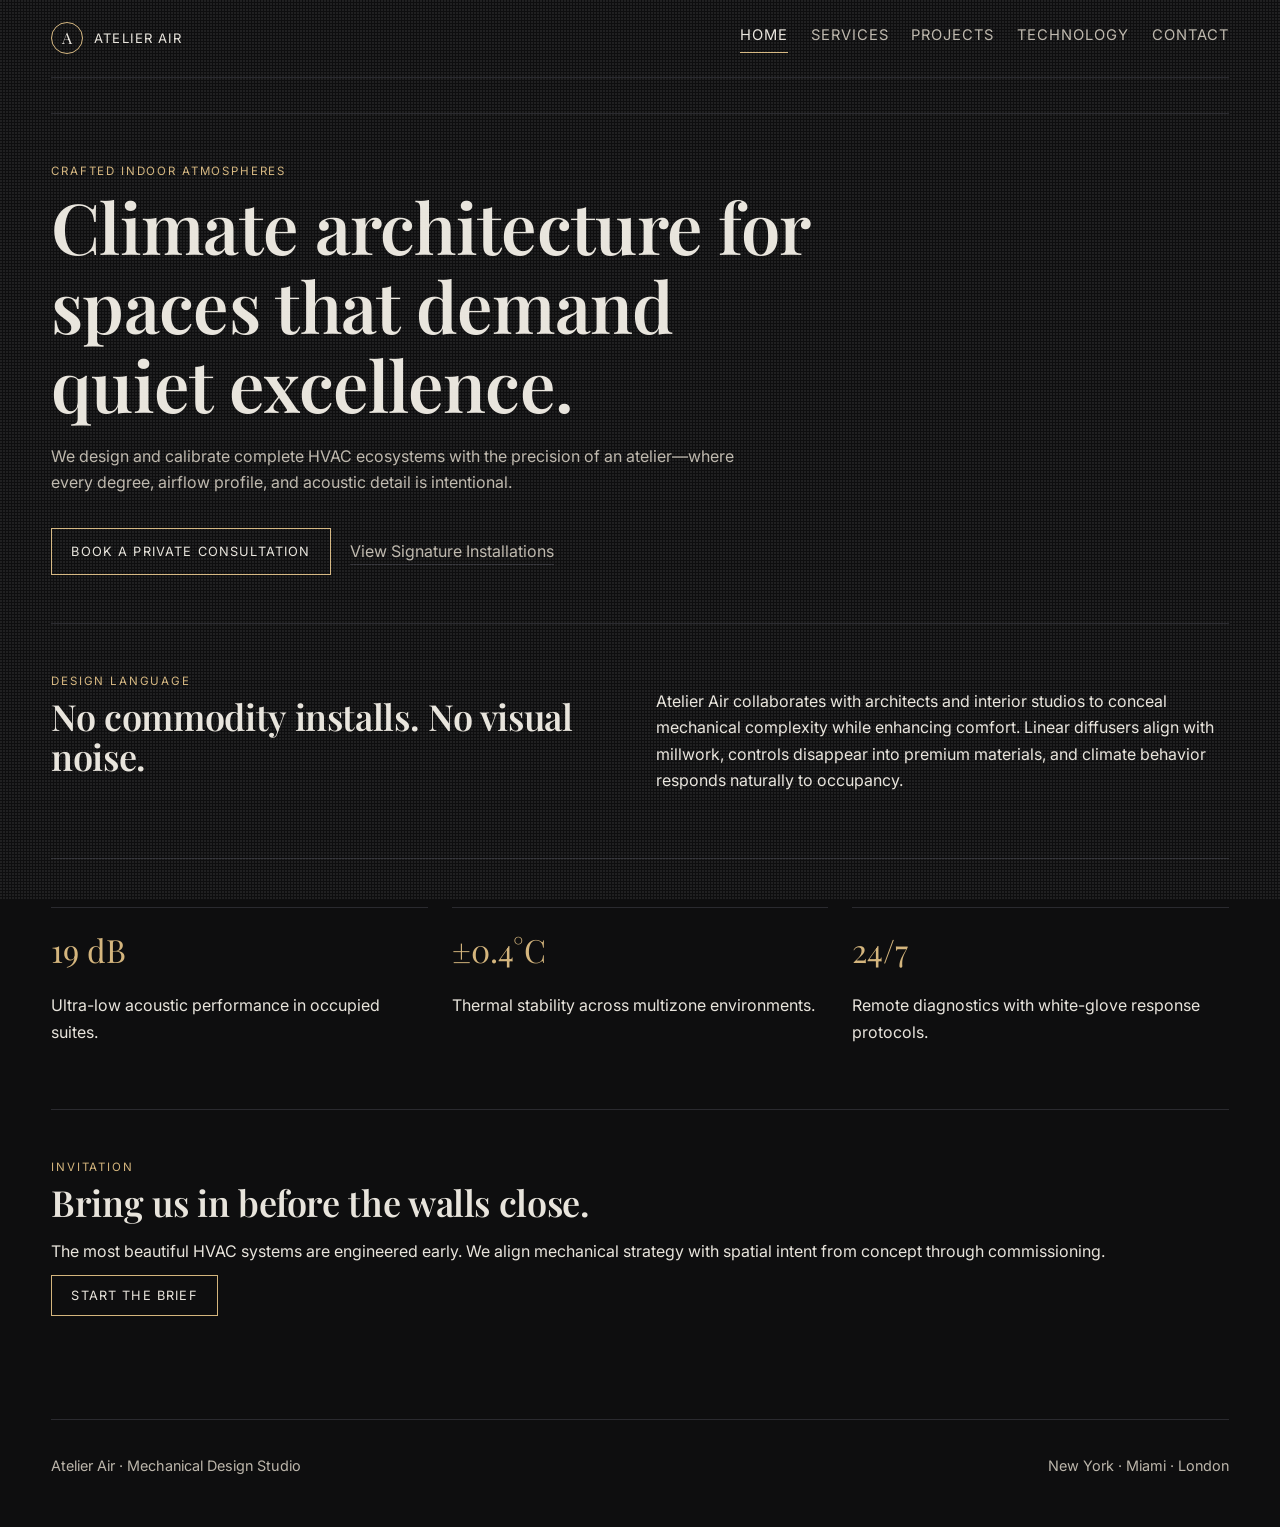
==== index.html @ 5373de6d "Create premium multi-page HVAC website" ====
<!DOCTYPE html>
<html lang="en">
  <head>
    <meta charset="UTF-8" />
    <meta name="viewport" content="width=device-width, initial-scale=1.0" />
    <title>Atelier Air | Precision Climate Atelier</title>
    <meta
      name="description"
      content="Atelier Air crafts premium HVAC environments for modern residences, hospitality spaces, and design-forward commercial projects."
    />
    <link rel="preconnect" href="https://fonts.googleapis.com" />
    <link rel="preconnect" href="https://fonts.gstatic.com" crossorigin />
    <link
      href="https://fonts.googleapis.com/css2?family=Inter:wght@300;400;500;600&family=Playfair+Display:wght@500;600;700&display=swap"
      rel="stylesheet"
    />
    <link rel="stylesheet" href="style.css" />
  </head>
  <body>
    <div class="grain" aria-hidden="true"></div>
    <header class="site-header">
      <a class="brand" href="index.html">
        <span class="brand-mark">A</span>
        <span class="brand-text">Atelier Air</span>
      </a>
      <button class="nav-toggle" aria-expanded="false" aria-label="Open navigation">Menu</button>
      <nav class="site-nav" aria-label="Primary">
        <a class="is-active" href="index.html">Home</a>
        <a href="services.html">Services</a>
        <a href="projects.html">Projects</a>
        <a href="technology.html">Technology</a>
        <a href="contact.html">Contact</a>
      </nav>
    </header>

    <main>
      <section class="hero section-frame">
        <p class="eyebrow">Crafted Indoor Atmospheres</p>
        <h1>Climate architecture for spaces that demand quiet excellence.</h1>
        <p class="lead">
          We design and calibrate complete HVAC ecosystems with the precision of an atelier—where every degree,
          airflow profile, and acoustic detail is intentional.
        </p>
        <div class="hero-actions">
          <a class="button" href="contact.html">Book a Private Consultation</a>
          <a class="text-link" href="projects.html">View Signature Installations</a>
        </div>
      </section>

      <section class="split section-frame">
        <div>
          <p class="eyebrow">Design Language</p>
          <h2>No commodity installs. No visual noise.</h2>
        </div>
        <p>
          Atelier Air collaborates with architects and interior studios to conceal mechanical complexity while enhancing
          comfort. Linear diffusers align with millwork, controls disappear into premium materials, and climate behavior
          responds naturally to occupancy.
        </p>
      </section>

      <section class="metrics section-frame">
        <article>
          <span>19 dB</span>
          <p>Ultra-low acoustic performance in occupied suites.</p>
        </article>
        <article>
          <span>±0.4°C</span>
          <p>Thermal stability across multizone environments.</p>
        </article>
        <article>
          <span>24/7</span>
          <p>Remote diagnostics with white-glove response protocols.</p>
        </article>
      </section>

      <section class="cta section-frame">
        <p class="eyebrow">Invitation</p>
        <h2>Bring us in before the walls close.</h2>
        <p>
          The most beautiful HVAC systems are engineered early. We align mechanical strategy with spatial intent from
          concept through commissioning.
        </p>
        <a class="button" href="contact.html">Start the Brief</a>
      </section>
    </main>

    <footer class="site-footer">
      <p>Atelier Air · Mechanical Design Studio</p>
      <p>New York · Miami · London</p>
    </footer>

    <script src="script.js"></script>
  </body>
</html>
---- style.css ----
:root {
  --bg: #0e0e0f;
  --panel: #151517;
  --text: #e8e4dc;
  --muted: #bcb6ab;
  --line: #2a2a2f;
  --accent: #d4b57d;
  --max: 1180px;
}

* {
  box-sizing: border-box;
}

body {
  margin: 0;
  font-family: Inter, system-ui, sans-serif;
  background: var(--bg);
  color: var(--text);
  line-height: 1.65;
  min-height: 100vh;
}

.grain {
  position: fixed;
  inset: 0;
  pointer-events: none;
  opacity: 0.08;
  background-image: radial-gradient(circle at 1px 1px, #fff 1px, transparent 0);
  background-size: 3px 3px;
}

.site-header,
main,
.site-footer {
  width: min(92vw, var(--max));
  margin-inline: auto;
}

.site-header {
  display: flex;
  align-items: center;
  justify-content: space-between;
  padding: 1.4rem 0;
  border-bottom: 1px solid var(--line);
}

.brand {
  display: inline-flex;
  align-items: center;
  gap: 0.7rem;
  text-decoration: none;
  color: var(--text);
}

.brand-mark {
  width: 2rem;
  height: 2rem;
  border: 1px solid var(--accent);
  border-radius: 999px;
  display: grid;
  place-items: center;
  font-family: "Playfair Display", serif;
}

.brand-text {
  letter-spacing: 0.08em;
  text-transform: uppercase;
  font-size: 0.82rem;
}

.nav-toggle {
  display: none;
  background: none;
  color: var(--text);
  border: 1px solid var(--line);
  padding: 0.4rem 0.7rem;
}

.site-nav {
  display: flex;
  gap: 1.4rem;
}

.site-nav a {
  color: var(--muted);
  text-decoration: none;
  font-size: 0.92rem;
  text-transform: uppercase;
  letter-spacing: 0.07em;
  padding-bottom: 0.3rem;
  border-bottom: 1px solid transparent;
}

.site-nav a:hover,
.site-nav a.is-active {
  color: var(--text);
  border-color: var(--accent);
}

main {
  padding: 2.2rem 0 4rem;
}

.section-frame {
  border-top: 1px solid var(--line);
  padding: 3rem 0;
}

.hero h1,
h1,
h2 {
  font-family: "Playfair Display", serif;
  font-weight: 600;
  letter-spacing: -0.01em;
  line-height: 1.12;
}

h1 {
  font-size: clamp(2.1rem, 7vw, 4.4rem);
  margin: 0.4rem 0 1.2rem;
  max-width: 18ch;
}

h2 {
  font-size: clamp(1.45rem, 3vw, 2.25rem);
  margin: 0.3rem 0 0.8rem;
}

.lead {
  max-width: 70ch;
  color: var(--muted);
}

.eyebrow {
  margin: 0;
  text-transform: uppercase;
  letter-spacing: 0.16em;
  font-size: 0.72rem;
  color: var(--accent);
}

.hero-actions {
  margin-top: 2rem;
  display: flex;
  align-items: center;
  gap: 1.2rem;
  flex-wrap: wrap;
}

.button {
  border: 1px solid var(--accent);
  color: var(--text);
  text-decoration: none;
  padding: 0.75rem 1.2rem;
  text-transform: uppercase;
  letter-spacing: 0.09em;
  font-size: 0.8rem;
  background: transparent;
}

.button:hover {
  background: var(--accent);
  color: #111;
}

.text-link {
  color: var(--muted);
  text-decoration: none;
  border-bottom: 1px solid var(--line);
}

.split {
  display: grid;
  grid-template-columns: 1fr 1fr;
  gap: 2rem;
  align-items: start;
}

.metrics {
  display: grid;
  grid-template-columns: repeat(3, minmax(0, 1fr));
  gap: 1.5rem;
}

.metrics article,
.project-list article,
.timeline article {
  padding-top: 1rem;
  border-top: 1px solid var(--line);
}

.metrics span {
  display: block;
  font-size: 2rem;
  font-family: "Playfair Display", serif;
  color: var(--accent);
}

.page-intro {
  padding-top: 2.2rem;
}

.timeline,
.project-list {
  display: grid;
  gap: 1.6rem;
}

.contact-layout {
  display: grid;
  grid-template-columns: 1.35fr 1fr;
  gap: 2rem;
}

.contact-form {
  display: grid;
  gap: 1rem;
}

label {
  display: grid;
  gap: 0.45rem;
  color: var(--muted);
}

input,
textarea,
select {
  background: var(--panel);
  border: 1px solid var(--line);
  color: var(--text);
  font: inherit;
  padding: 0.75rem 0.8rem;
}

input:focus,
textarea:focus,
select:focus {
  outline: none;
  border-color: var(--accent);
}

.site-footer {
  border-top: 1px solid var(--line);
  padding: 1.2rem 0 2.2rem;
  display: flex;
  justify-content: space-between;
  color: var(--muted);
  font-size: 0.9rem;
}

@media (max-width: 900px) {
  .nav-toggle {
    display: block;
  }

  .site-nav {
    position: absolute;
    right: 4vw;
    top: 4.4rem;
    background: #121214;
    border: 1px solid var(--line);
    padding: 1rem;
    flex-direction: column;
    transform: scale(0.97);
    opacity: 0;
    pointer-events: none;
    transition: opacity 180ms ease;
  }

  .site-nav.open {
    opacity: 1;
    pointer-events: auto;
  }

  .split,
  .metrics,
  .contact-layout,
  .site-footer {
    grid-template-columns: 1fr;
    display: grid;
    gap: 1rem;
  }
}
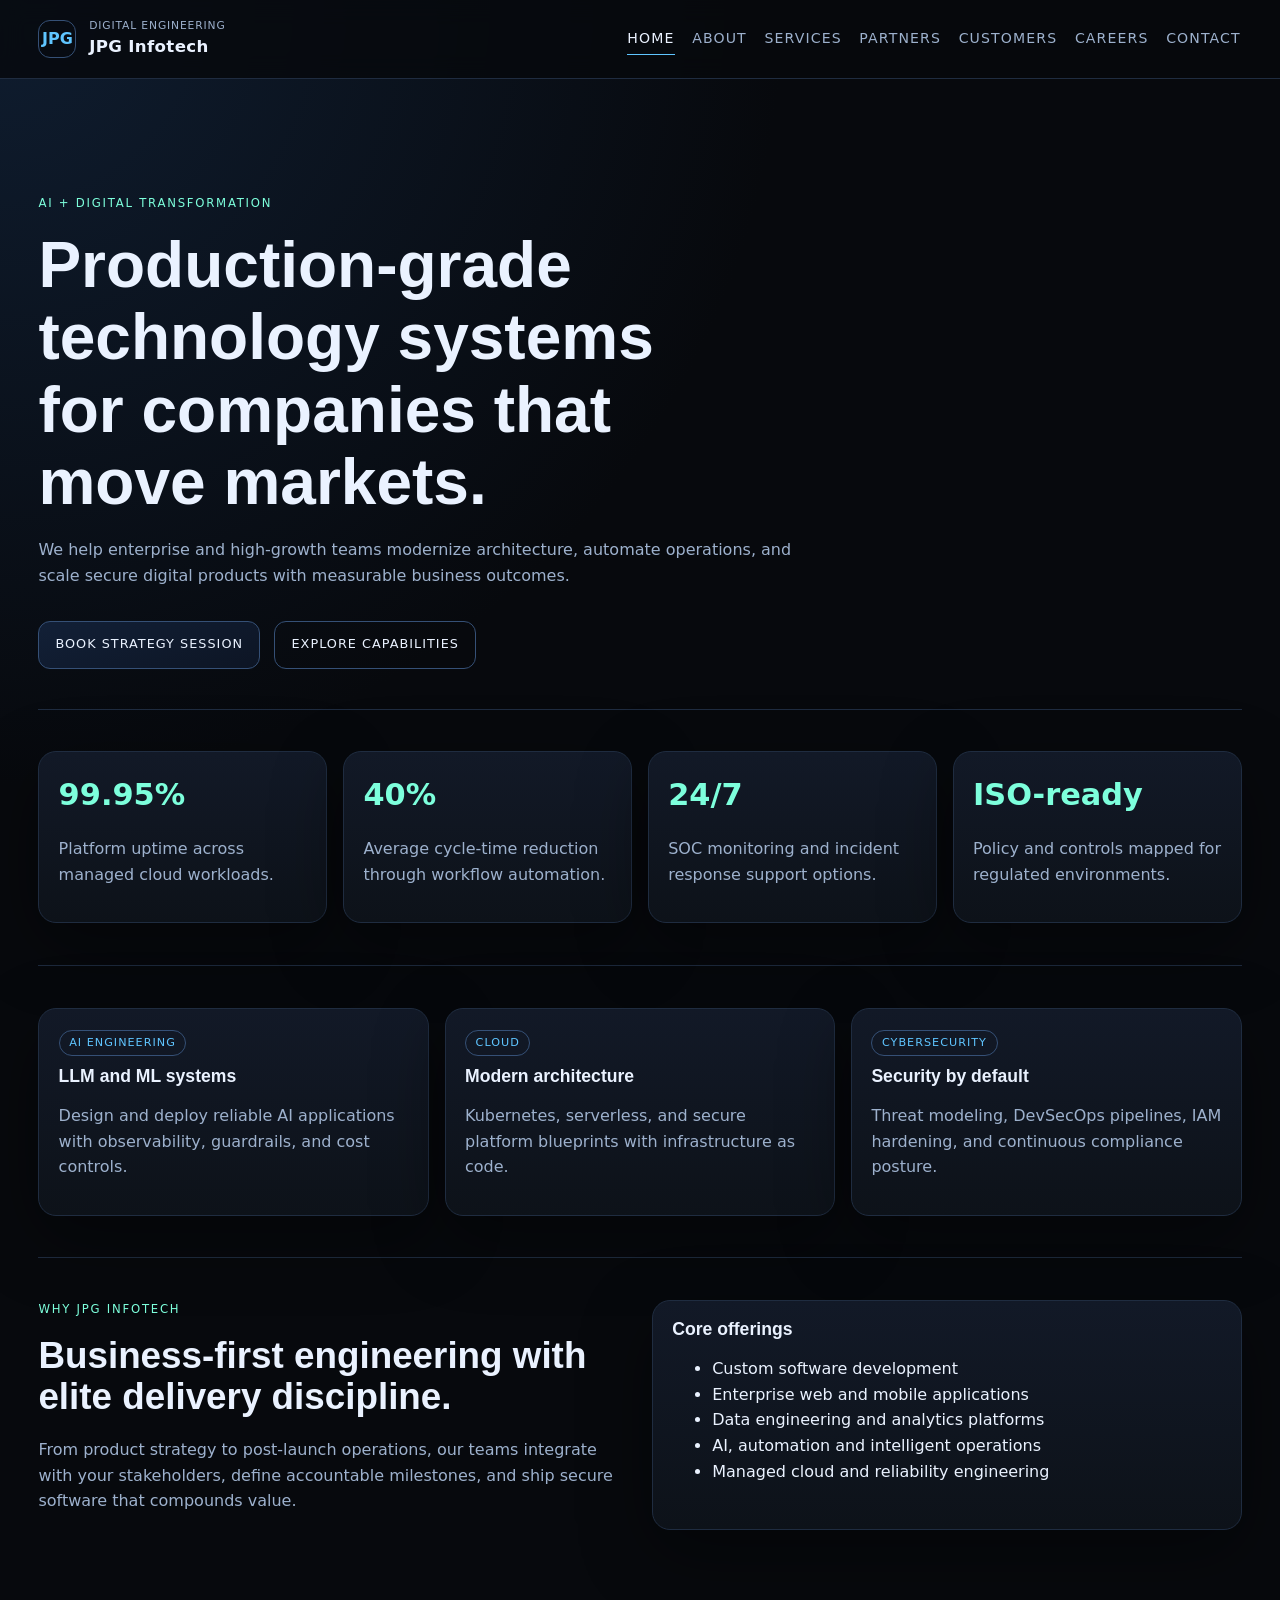
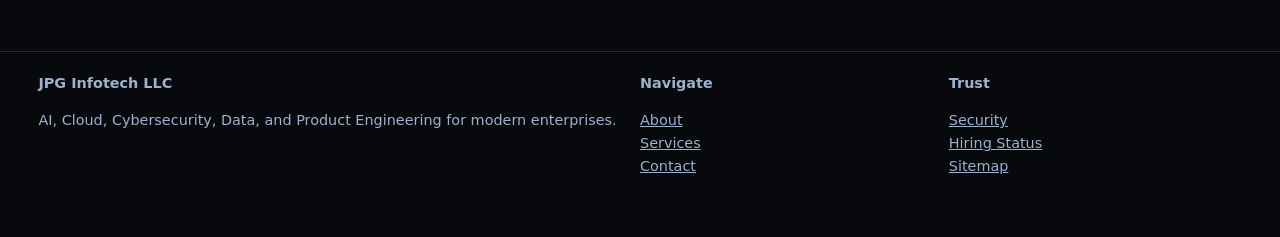
==== commit 967fbdc4: "Rebuild site for JPG Infotech with premium multi-page design and security hardening" ====
--- a/index.html
+++ b/index.html
@@ -1,95 +1,82 @@
-<!DOCTYPE html>
+<!doctype html>
 <html lang="en">
-  <head>
-    <meta charset="UTF-8" />
-    <meta name="viewport" content="width=device-width, initial-scale=1.0" />
-    <title>Atelier Air | Precision Climate Atelier</title>
-    <meta
-      name="description"
-      content="Atelier Air crafts premium HVAC environments for modern residences, hospitality spaces, and design-forward commercial projects."
-    />
-    <link rel="preconnect" href="https://fonts.googleapis.com" />
-    <link rel="preconnect" href="https://fonts.gstatic.com" crossorigin />
-    <link
-      href="https://fonts.googleapis.com/css2?family=Inter:wght@300;400;500;600&family=Playfair+Display:wght@500;600;700&display=swap"
-      rel="stylesheet"
-    />
-    <link rel="stylesheet" href="style.css" />
-  </head>
-  <body>
-    <div class="grain" aria-hidden="true"></div>
-    <header class="site-header">
-      <a class="brand" href="index.html">
-        <span class="brand-mark">A</span>
-        <span class="brand-text">Atelier Air</span>
-      </a>
-      <button class="nav-toggle" aria-expanded="false" aria-label="Open navigation">Menu</button>
-      <nav class="site-nav" aria-label="Primary">
-        <a class="is-active" href="index.html">Home</a>
-        <a href="services.html">Services</a>
-        <a href="projects.html">Projects</a>
-        <a href="technology.html">Technology</a>
-        <a href="contact.html">Contact</a>
-      </nav>
-    </header>
+<head>
+  <meta charset="UTF-8" />
+  <meta name="viewport" content="width=device-width,initial-scale=1" />
+  <title>JPG Infotech | AI, Cloud & Digital Engineering</title>
+  <meta name="description" content="JPG Infotech delivers enterprise AI, cloud modernization, cybersecurity, data engineering, and product development." />
+  <meta http-equiv="Content-Security-Policy" content="default-src 'self'; style-src 'self' https://fonts.googleapis.com; font-src 'self' https://fonts.gstatic.com; img-src 'self' data:; script-src 'self'; connect-src 'self'; object-src 'none'; base-uri 'self'; form-action 'self'; frame-ancestors 'none'; upgrade-insecure-requests" />
+  <meta http-equiv="Referrer-Policy" content="strict-origin-when-cross-origin" />
+  <meta http-equiv="X-Content-Type-Options" content="nosniff" />
+  <meta name="color-scheme" content="dark" />
+  <link rel="canonical" href="https://www.jpginfotech.com/" />
+  <link rel="manifest" href="manifest.json" />
+  <link rel="preconnect" href="https://fonts.googleapis.com" />
+  <link rel="preconnect" href="https://fonts.gstatic.com" crossorigin />
+  <link href="https://fonts.googleapis.com/css2?family=Inter:wght@400;500;600;700&family=Plus+Jakarta+Sans:wght@600;700;800&display=swap" rel="stylesheet" />
+  <link rel="stylesheet" href="style.css" />
+</head>
+<body>
+<header class="site-header">
+  <div class="shell header-inner">
+    <a class="brand" href="index.html"><span class="brand-badge">JPG</span><span class="brand-text"><small>Digital Engineering</small><strong>JPG Infotech</strong></span></a>
+    <button class="nav-toggle" aria-label="Toggle navigation" aria-expanded="false">Menu</button>
+    <nav class="site-nav" aria-label="Primary">
+      <a class="is-active" href="index.html">Home</a><a href="about.html">About</a><a href="services.html">Services</a><a href="partners.html">Partners</a><a href="customers.html">Customers</a><a href="careers.html">Careers</a><a href="contact.html">Contact</a>
+    </nav>
+  </div>
+</header>
 
-    <main>
-      <section class="hero section-frame">
-        <p class="eyebrow">Crafted Indoor Atmospheres</p>
-        <h1>Climate architecture for spaces that demand quiet excellence.</h1>
-        <p class="lead">
-          We design and calibrate complete HVAC ecosystems with the precision of an atelier—where every degree,
-          airflow profile, and acoustic detail is intentional.
-        </p>
-        <div class="hero-actions">
-          <a class="button" href="contact.html">Book a Private Consultation</a>
-          <a class="text-link" href="projects.html">View Signature Installations</a>
-        </div>
-      </section>
+<main class="shell">
+  <section class="hero">
+    <p class="eyebrow">AI + Digital Transformation</p>
+    <h1>Production-grade technology systems for companies that move markets.</h1>
+    <p class="lead">We help enterprise and high-growth teams modernize architecture, automate operations, and scale secure digital products with measurable business outcomes.</p>
+    <div class="hero-actions">
+      <a class="button" href="contact.html">Book Strategy Session</a>
+      <a class="button ghost" href="services.html">Explore Capabilities</a>
+    </div>
+  </section>
 
-      <section class="split section-frame">
-        <div>
-          <p class="eyebrow">Design Language</p>
-          <h2>No commodity installs. No visual noise.</h2>
-        </div>
-        <p>
-          Atelier Air collaborates with architects and interior studios to conceal mechanical complexity while enhancing
-          comfort. Linear diffusers align with millwork, controls disappear into premium materials, and climate behavior
-          responds naturally to occupancy.
-        </p>
-      </section>
+  <section class="section grid-4">
+    <article class="panel"><div class="stat">99.95%</div><p class="muted">Platform uptime across managed cloud workloads.</p></article>
+    <article class="panel"><div class="stat">40%</div><p class="muted">Average cycle-time reduction through workflow automation.</p></article>
+    <article class="panel"><div class="stat">24/7</div><p class="muted">SOC monitoring and incident response support options.</p></article>
+    <article class="panel"><div class="stat">ISO-ready</div><p class="muted">Policy and controls mapped for regulated environments.</p></article>
+  </section>
 
-      <section class="metrics section-frame">
-        <article>
-          <span>19 dB</span>
-          <p>Ultra-low acoustic performance in occupied suites.</p>
-        </article>
-        <article>
-          <span>±0.4°C</span>
-          <p>Thermal stability across multizone environments.</p>
-        </article>
-        <article>
-          <span>24/7</span>
-          <p>Remote diagnostics with white-glove response protocols.</p>
-        </article>
-      </section>
+  <section class="section grid-3">
+    <article class="panel"><span class="kicker">AI Engineering</span><h3>LLM and ML systems</h3><p class="muted">Design and deploy reliable AI applications with observability, guardrails, and cost controls.</p></article>
+    <article class="panel"><span class="kicker">Cloud</span><h3>Modern architecture</h3><p class="muted">Kubernetes, serverless, and secure platform blueprints with infrastructure as code.</p></article>
+    <article class="panel"><span class="kicker">Cybersecurity</span><h3>Security by default</h3><p class="muted">Threat modeling, DevSecOps pipelines, IAM hardening, and continuous compliance posture.</p></article>
+  </section>
 
-      <section class="cta section-frame">
-        <p class="eyebrow">Invitation</p>
-        <h2>Bring us in before the walls close.</h2>
-        <p>
-          The most beautiful HVAC systems are engineered early. We align mechanical strategy with spatial intent from
-          concept through commissioning.
-        </p>
-        <a class="button" href="contact.html">Start the Brief</a>
-      </section>
-    </main>
+  <section class="section grid-2">
+    <div>
+      <p class="eyebrow">Why JPG Infotech</p>
+      <h2>Business-first engineering with elite delivery discipline.</h2>
+      <p class="lead">From product strategy to post-launch operations, our teams integrate with your stakeholders, define accountable milestones, and ship secure software that compounds value.</p>
+    </div>
+    <div class="panel">
+      <h3>Core offerings</h3>
+      <ul>
+        <li>Custom software development</li>
+        <li>Enterprise web and mobile applications</li>
+        <li>Data engineering and analytics platforms</li>
+        <li>AI, automation and intelligent operations</li>
+        <li>Managed cloud and reliability engineering</li>
+      </ul>
+    </div>
+  </section>
+</main>
 
-    <footer class="site-footer">
-      <p>Atelier Air · Mechanical Design Studio</p>
-      <p>New York · Miami · London</p>
-    </footer>
-
-    <script src="script.js"></script>
-  </body>
+<footer class="site-footer">
+  <div class="shell footer-grid">
+    <div><strong>JPG Infotech LLC</strong><p>AI, Cloud, Cybersecurity, Data, and Product Engineering for modern enterprises.</p></div>
+    <div><strong>Navigate</strong><p><a href="about.html">About</a><br><a href="services.html">Services</a><br><a href="contact.html">Contact</a></p></div>
+    <div><strong>Trust</strong><p><a href="security.html">Security</a><br><a href="careers-status.html">Hiring Status</a><br><a href="sitemap.xml">Sitemap</a></p></div>
+  </div>
+</footer>
+<script src="script.js" defer></script>
+</body>
 </html>
--- a/style.css
+++ b/style.css
@@ -1,285 +1,250 @@
 :root {
-  --bg: #0e0e0f;
-  --panel: #151517;
-  --text: #e8e4dc;
-  --muted: #bcb6ab;
-  --line: #2a2a2f;
-  --accent: #d4b57d;
-  --max: 1180px;
-}
-
-* {
-  box-sizing: border-box;
-}
-
+  --bg: #07090d;
+  --surface: #0d1219;
+  --surface-2: #121927;
+  --line: #1f2c40;
+  --line-strong: #355076;
+  --text: #eaf2ff;
+  --muted: #9db1cd;
+  --brand: #5fc5ff;
+  --brand-2: #7dffdc;
+  --danger: #ff6a6a;
+  --max: 1240px;
+  --radius: 18px;
+  --shadow: 0 22px 70px rgba(0, 0, 0, 0.4);
+}
+
+* { box-sizing: border-box; }
+html { scroll-behavior: smooth; }
 body {
   margin: 0;
   font-family: Inter, system-ui, sans-serif;
-  background: var(--bg);
-  color: var(--text);
-  line-height: 1.65;
-  min-height: 100vh;
-}
-
-.grain {
-  position: fixed;
-  inset: 0;
-  pointer-events: none;
-  opacity: 0.08;
-  background-image: radial-gradient(circle at 1px 1px, #fff 1px, transparent 0);
-  background-size: 3px 3px;
-}
-
-.site-header,
-main,
-.site-footer {
-  width: min(92vw, var(--max));
-  margin-inline: auto;
+  color: var(--text);
+  background: radial-gradient(circle at 0% 0%, #0f1d30 0%, var(--bg) 35%) no-repeat var(--bg);
+  line-height: 1.6;
+}
+
+a { color: inherit; }
+
+.shell {
+  width: min(94vw, var(--max));
+  margin: 0 auto;
 }
 
 .site-header {
+  position: sticky;
+  top: 0;
+  backdrop-filter: blur(12px);
+  background: color-mix(in oklab, var(--bg) 82%, transparent);
+  z-index: 100;
+  border-bottom: 1px solid var(--line);
+}
+
+.header-inner {
+  min-height: 78px;
   display: flex;
   align-items: center;
   justify-content: space-between;
-  padding: 1.4rem 0;
-  border-bottom: 1px solid var(--line);
+  gap: 1rem;
 }
 
 .brand {
   display: inline-flex;
+  gap: .8rem;
   align-items: center;
-  gap: 0.7rem;
   text-decoration: none;
-  color: var(--text);
-}
-
-.brand-mark {
-  width: 2rem;
-  height: 2rem;
-  border: 1px solid var(--accent);
-  border-radius: 999px;
+}
+
+.brand-badge {
+  width: 38px;
+  height: 38px;
+  border-radius: 12px;
+  border: 1px solid var(--line-strong);
   display: grid;
   place-items: center;
-  font-family: "Playfair Display", serif;
-}
-
-.brand-text {
-  letter-spacing: 0.08em;
-  text-transform: uppercase;
-  font-size: 0.82rem;
+  color: var(--brand);
+  font-weight: 700;
+}
+
+.brand-text small {
+  display: block;
+  color: var(--muted);
+  letter-spacing: .08em;
+  text-transform: uppercase;
+  font-size: .67rem;
+}
+
+.brand-text strong {
+  font-size: 1.04rem;
+  letter-spacing: .02em;
 }
 
 .nav-toggle {
   display: none;
-  background: none;
-  color: var(--text);
-  border: 1px solid var(--line);
-  padding: 0.4rem 0.7rem;
+  border: 1px solid var(--line-strong);
+  background: transparent;
+  color: var(--text);
+  border-radius: 10px;
+  padding: .52rem .8rem;
 }
 
 .site-nav {
   display: flex;
-  gap: 1.4rem;
+  flex-wrap: wrap;
+  gap: 1rem;
 }
 
 .site-nav a {
-  color: var(--muted);
   text-decoration: none;
-  font-size: 0.92rem;
-  text-transform: uppercase;
-  letter-spacing: 0.07em;
-  padding-bottom: 0.3rem;
+  color: var(--muted);
+  font-size: .88rem;
+  letter-spacing: .08em;
+  text-transform: uppercase;
   border-bottom: 1px solid transparent;
-}
-
+  padding: .25rem .05rem;
+}
 .site-nav a:hover,
 .site-nav a.is-active {
   color: var(--text);
-  border-color: var(--accent);
-}
-
-main {
-  padding: 2.2rem 0 4rem;
-}
-
-.section-frame {
+  border-color: var(--brand);
+}
+
+main { padding: 3rem 0 5rem; }
+
+.hero {
+  padding: 4.2rem 0 2.5rem;
+}
+
+.eyebrow {
+  text-transform: uppercase;
+  letter-spacing: .15em;
+  font-size: .73rem;
+  color: var(--brand-2);
+  margin: 0 0 1rem;
+}
+
+h1, h2, h3 {
+  font-family: "Plus Jakarta Sans", Inter, sans-serif;
+  line-height: 1.13;
+  margin: 0;
+}
+
+h1 { font-size: clamp(2rem, 5vw, 4.1rem); max-width: 18ch; }
+h2 { font-size: clamp(1.35rem, 3.3vw, 2.3rem); margin-bottom: .7rem; }
+h3 { font-size: 1.1rem; margin-bottom: .4rem; }
+
+.lead {
+  color: var(--muted);
+  max-width: 75ch;
+  margin-top: 1.2rem;
+}
+
+.hero-actions { display: flex; gap: .9rem; flex-wrap: wrap; margin-top: 2rem; }
+
+.button {
+  display: inline-block;
+  border: 1px solid var(--line-strong);
+  color: var(--text);
+  background: linear-gradient(160deg, #122037 0%, #0d1524 100%);
+  text-decoration: none;
+  border-radius: 12px;
+  padding: .8rem 1rem;
+  font-size: .8rem;
+  letter-spacing: .08em;
+  text-transform: uppercase;
+}
+.button:hover { border-color: var(--brand); }
+.button.ghost { background: transparent; }
+
+.section {
   border-top: 1px solid var(--line);
-  padding: 3rem 0;
-}
-
-.hero h1,
-h1,
-h2 {
-  font-family: "Playfair Display", serif;
-  font-weight: 600;
-  letter-spacing: -0.01em;
-  line-height: 1.12;
-}
-
-h1 {
-  font-size: clamp(2.1rem, 7vw, 4.4rem);
-  margin: 0.4rem 0 1.2rem;
-  max-width: 18ch;
-}
-
-h2 {
-  font-size: clamp(1.45rem, 3vw, 2.25rem);
-  margin: 0.3rem 0 0.8rem;
-}
-
-.lead {
-  max-width: 70ch;
-  color: var(--muted);
-}
-
-.eyebrow {
-  margin: 0;
-  text-transform: uppercase;
-  letter-spacing: 0.16em;
-  font-size: 0.72rem;
-  color: var(--accent);
-}
-
-.hero-actions {
-  margin-top: 2rem;
-  display: flex;
-  align-items: center;
-  gap: 1.2rem;
-  flex-wrap: wrap;
-}
-
-.button {
-  border: 1px solid var(--accent);
-  color: var(--text);
-  text-decoration: none;
-  padding: 0.75rem 1.2rem;
-  text-transform: uppercase;
-  letter-spacing: 0.09em;
-  font-size: 0.8rem;
-  background: transparent;
-}
-
-.button:hover {
-  background: var(--accent);
-  color: #111;
-}
-
-.text-link {
-  color: var(--muted);
-  text-decoration: none;
-  border-bottom: 1px solid var(--line);
-}
-
-.split {
-  display: grid;
-  grid-template-columns: 1fr 1fr;
-  gap: 2rem;
-  align-items: start;
-}
-
-.metrics {
-  display: grid;
-  grid-template-columns: repeat(3, minmax(0, 1fr));
-  gap: 1.5rem;
-}
-
-.metrics article,
-.project-list article,
-.timeline article {
-  padding-top: 1rem;
-  border-top: 1px solid var(--line);
-}
-
-.metrics span {
-  display: block;
-  font-size: 2rem;
-  font-family: "Playfair Display", serif;
-  color: var(--accent);
-}
-
-.page-intro {
-  padding-top: 2.2rem;
-}
-
-.timeline,
-.project-list {
-  display: grid;
-  gap: 1.6rem;
-}
-
-.contact-layout {
-  display: grid;
-  grid-template-columns: 1.35fr 1fr;
-  gap: 2rem;
-}
-
-.contact-form {
-  display: grid;
-  gap: 1rem;
-}
-
-label {
-  display: grid;
-  gap: 0.45rem;
-  color: var(--muted);
-}
-
-input,
-textarea,
-select {
-  background: var(--panel);
+  padding: 2.6rem 0;
+}
+
+.grid-2 { display: grid; grid-template-columns: 1fr 1fr; gap: 1.5rem; }
+.grid-3 { display: grid; grid-template-columns: repeat(3, minmax(0,1fr)); gap: 1rem; }
+.grid-4 { display: grid; grid-template-columns: repeat(4, minmax(0,1fr)); gap: 1rem; }
+
+.panel {
   border: 1px solid var(--line);
-  color: var(--text);
+  background: linear-gradient(180deg, var(--surface-2), var(--surface));
+  border-radius: var(--radius);
+  padding: 1.2rem;
+  box-shadow: var(--shadow);
+}
+
+.stat { font-size: 1.9rem; color: var(--brand-2); font-weight: 700; }
+.muted { color: var(--muted); }
+
+.kicker {
+  display: inline-block;
+  border: 1px solid var(--line-strong);
+  color: var(--brand);
+  font-size: .7rem;
+  border-radius: 999px;
+  padding: .2rem .6rem;
+  margin-bottom: .7rem;
+  letter-spacing: .09em;
+  text-transform: uppercase;
+}
+
+.timeline { counter-reset: item; }
+.timeline article { position: relative; padding-left: 2.8rem; margin-bottom: 1rem; }
+.timeline article::before {
+  counter-increment: item;
+  content: counter(item, decimal-leading-zero);
+  position: absolute;
+  left: 0;
+  top: .15rem;
+  color: var(--brand);
+  font-weight: 700;
+}
+
+input, textarea, select {
+  width: 100%;
+  border-radius: 12px;
+  border: 1px solid var(--line-strong);
+  background: #0b1119;
+  color: var(--text);
+  padding: .75rem .8rem;
   font: inherit;
-  padding: 0.75rem 0.8rem;
-}
-
-input:focus,
-textarea:focus,
-select:focus {
-  outline: none;
-  border-color: var(--accent);
-}
+}
+input:focus, textarea:focus, select:focus {
+  outline: 2px solid color-mix(in srgb, var(--brand) 45%, transparent);
+  outline-offset: 1px;
+}
+label { display: grid; gap: .4rem; color: var(--muted); font-size: .95rem; }
 
 .site-footer {
   border-top: 1px solid var(--line);
-  padding: 1.2rem 0 2.2rem;
-  display: flex;
-  justify-content: space-between;
-  color: var(--muted);
-  font-size: 0.9rem;
-}
-
-@media (max-width: 900px) {
-  .nav-toggle {
-    display: block;
-  }
-
+  padding: 1.2rem 0 2.8rem;
+  color: var(--muted);
+  font-size: .9rem;
+}
+.footer-grid { display: grid; grid-template-columns: 2fr 1fr 1fr; gap: 1rem; }
+
+.notice {
+  border-left: 3px solid var(--brand);
+  padding: .9rem 1rem;
+  background: #0b141f;
+  color: var(--muted);
+}
+
+@media (max-width: 980px) {
+  .nav-toggle { display: block; }
   .site-nav {
     position: absolute;
-    right: 4vw;
-    top: 4.4rem;
-    background: #121214;
+    inset: 74px 3vw auto 3vw;
     border: 1px solid var(--line);
+    border-radius: 12px;
+    background: #0b1018;
     padding: 1rem;
-    flex-direction: column;
-    transform: scale(0.97);
+    display: grid;
     opacity: 0;
     pointer-events: none;
-    transition: opacity 180ms ease;
+    transform: translateY(-8px);
+    transition: 180ms ease;
   }
-
-  .site-nav.open {
-    opacity: 1;
-    pointer-events: auto;
-  }
-
-  .split,
-  .metrics,
-  .contact-layout,
-  .site-footer {
-    grid-template-columns: 1fr;
-    display: grid;
-    gap: 1rem;
-  }
-}
+  .site-nav.open { opacity: 1; pointer-events: auto; transform: translateY(0); }
+  .grid-2, .grid-3, .grid-4, .footer-grid { grid-template-columns: 1fr; }
+}
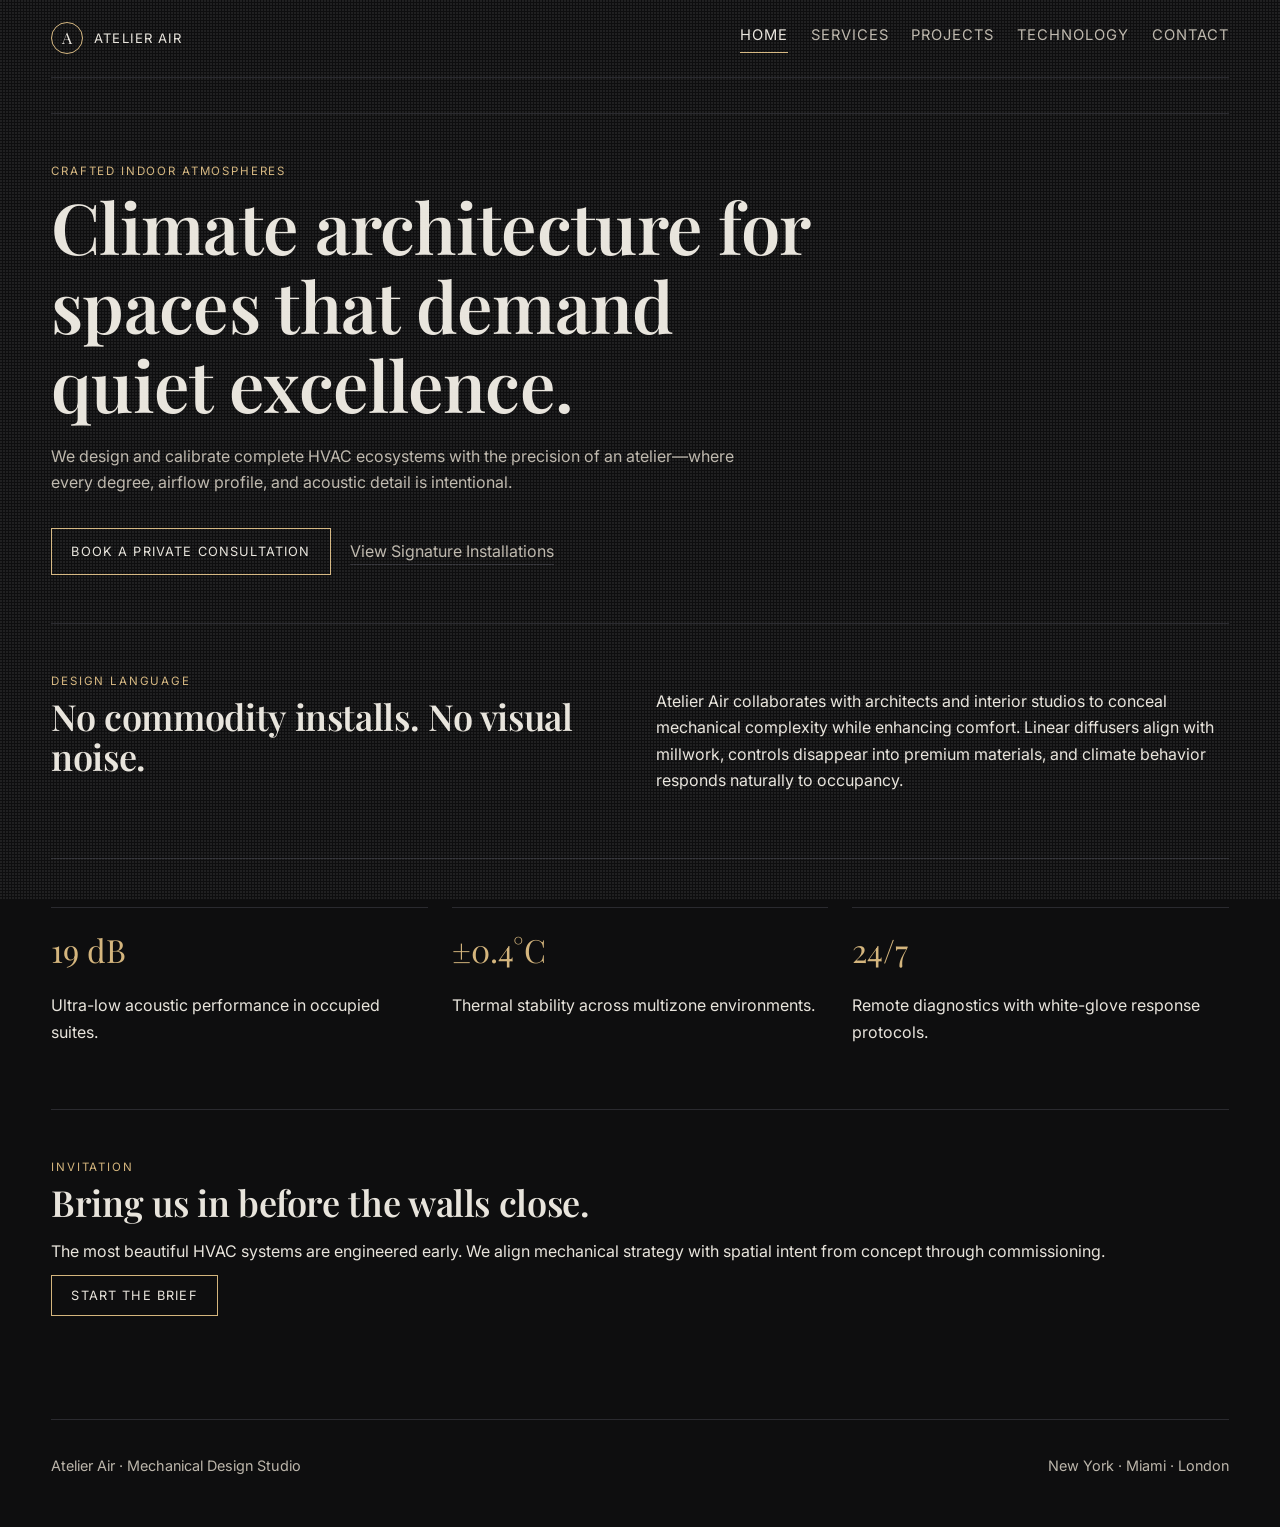
==== commit b421110b: "Merge branch 'main' into codex/create-premium-hvac-company-website-w5y2mw" ====
--- a/index.html
+++ b/index.html
@@ -1,82 +1,95 @@
-<!doctype html>
+<!DOCTYPE html>
 <html lang="en">
-<head>
-  <meta charset="UTF-8" />
-  <meta name="viewport" content="width=device-width,initial-scale=1" />
-  <title>JPG Infotech | AI, Cloud & Digital Engineering</title>
-  <meta name="description" content="JPG Infotech delivers enterprise AI, cloud modernization, cybersecurity, data engineering, and product development." />
-  <meta http-equiv="Content-Security-Policy" content="default-src 'self'; style-src 'self' https://fonts.googleapis.com; font-src 'self' https://fonts.gstatic.com; img-src 'self' data:; script-src 'self'; connect-src 'self'; object-src 'none'; base-uri 'self'; form-action 'self'; frame-ancestors 'none'; upgrade-insecure-requests" />
-  <meta http-equiv="Referrer-Policy" content="strict-origin-when-cross-origin" />
-  <meta http-equiv="X-Content-Type-Options" content="nosniff" />
-  <meta name="color-scheme" content="dark" />
-  <link rel="canonical" href="https://www.jpginfotech.com/" />
-  <link rel="manifest" href="manifest.json" />
-  <link rel="preconnect" href="https://fonts.googleapis.com" />
-  <link rel="preconnect" href="https://fonts.gstatic.com" crossorigin />
-  <link href="https://fonts.googleapis.com/css2?family=Inter:wght@400;500;600;700&family=Plus+Jakarta+Sans:wght@600;700;800&display=swap" rel="stylesheet" />
-  <link rel="stylesheet" href="style.css" />
-</head>
-<body>
-<header class="site-header">
-  <div class="shell header-inner">
-    <a class="brand" href="index.html"><span class="brand-badge">JPG</span><span class="brand-text"><small>Digital Engineering</small><strong>JPG Infotech</strong></span></a>
-    <button class="nav-toggle" aria-label="Toggle navigation" aria-expanded="false">Menu</button>
-    <nav class="site-nav" aria-label="Primary">
-      <a class="is-active" href="index.html">Home</a><a href="about.html">About</a><a href="services.html">Services</a><a href="partners.html">Partners</a><a href="customers.html">Customers</a><a href="careers.html">Careers</a><a href="contact.html">Contact</a>
-    </nav>
-  </div>
-</header>
+  <head>
+    <meta charset="UTF-8" />
+    <meta name="viewport" content="width=device-width, initial-scale=1.0" />
+    <title>Atelier Air | Precision Climate Atelier</title>
+    <meta
+      name="description"
+      content="Atelier Air crafts premium HVAC environments for modern residences, hospitality spaces, and design-forward commercial projects."
+    />
+    <link rel="preconnect" href="https://fonts.googleapis.com" />
+    <link rel="preconnect" href="https://fonts.gstatic.com" crossorigin />
+    <link
+      href="https://fonts.googleapis.com/css2?family=Inter:wght@300;400;500;600&family=Playfair+Display:wght@500;600;700&display=swap"
+      rel="stylesheet"
+    />
+    <link rel="stylesheet" href="style.css" />
+  </head>
+  <body>
+    <div class="grain" aria-hidden="true"></div>
+    <header class="site-header">
+      <a class="brand" href="index.html">
+        <span class="brand-mark">A</span>
+        <span class="brand-text">Atelier Air</span>
+      </a>
+      <button class="nav-toggle" aria-expanded="false" aria-label="Open navigation">Menu</button>
+      <nav class="site-nav" aria-label="Primary">
+        <a class="is-active" href="index.html">Home</a>
+        <a href="services.html">Services</a>
+        <a href="projects.html">Projects</a>
+        <a href="technology.html">Technology</a>
+        <a href="contact.html">Contact</a>
+      </nav>
+    </header>
 
-<main class="shell">
-  <section class="hero">
-    <p class="eyebrow">AI + Digital Transformation</p>
-    <h1>Production-grade technology systems for companies that move markets.</h1>
-    <p class="lead">We help enterprise and high-growth teams modernize architecture, automate operations, and scale secure digital products with measurable business outcomes.</p>
-    <div class="hero-actions">
-      <a class="button" href="contact.html">Book Strategy Session</a>
-      <a class="button ghost" href="services.html">Explore Capabilities</a>
-    </div>
-  </section>
+    <main>
+      <section class="hero section-frame">
+        <p class="eyebrow">Crafted Indoor Atmospheres</p>
+        <h1>Climate architecture for spaces that demand quiet excellence.</h1>
+        <p class="lead">
+          We design and calibrate complete HVAC ecosystems with the precision of an atelier—where every degree,
+          airflow profile, and acoustic detail is intentional.
+        </p>
+        <div class="hero-actions">
+          <a class="button" href="contact.html">Book a Private Consultation</a>
+          <a class="text-link" href="projects.html">View Signature Installations</a>
+        </div>
+      </section>
 
-  <section class="section grid-4">
-    <article class="panel"><div class="stat">99.95%</div><p class="muted">Platform uptime across managed cloud workloads.</p></article>
-    <article class="panel"><div class="stat">40%</div><p class="muted">Average cycle-time reduction through workflow automation.</p></article>
-    <article class="panel"><div class="stat">24/7</div><p class="muted">SOC monitoring and incident response support options.</p></article>
-    <article class="panel"><div class="stat">ISO-ready</div><p class="muted">Policy and controls mapped for regulated environments.</p></article>
-  </section>
+      <section class="split section-frame">
+        <div>
+          <p class="eyebrow">Design Language</p>
+          <h2>No commodity installs. No visual noise.</h2>
+        </div>
+        <p>
+          Atelier Air collaborates with architects and interior studios to conceal mechanical complexity while enhancing
+          comfort. Linear diffusers align with millwork, controls disappear into premium materials, and climate behavior
+          responds naturally to occupancy.
+        </p>
+      </section>
 
-  <section class="section grid-3">
-    <article class="panel"><span class="kicker">AI Engineering</span><h3>LLM and ML systems</h3><p class="muted">Design and deploy reliable AI applications with observability, guardrails, and cost controls.</p></article>
-    <article class="panel"><span class="kicker">Cloud</span><h3>Modern architecture</h3><p class="muted">Kubernetes, serverless, and secure platform blueprints with infrastructure as code.</p></article>
-    <article class="panel"><span class="kicker">Cybersecurity</span><h3>Security by default</h3><p class="muted">Threat modeling, DevSecOps pipelines, IAM hardening, and continuous compliance posture.</p></article>
-  </section>
+      <section class="metrics section-frame">
+        <article>
+          <span>19 dB</span>
+          <p>Ultra-low acoustic performance in occupied suites.</p>
+        </article>
+        <article>
+          <span>±0.4°C</span>
+          <p>Thermal stability across multizone environments.</p>
+        </article>
+        <article>
+          <span>24/7</span>
+          <p>Remote diagnostics with white-glove response protocols.</p>
+        </article>
+      </section>
 
-  <section class="section grid-2">
-    <div>
-      <p class="eyebrow">Why JPG Infotech</p>
-      <h2>Business-first engineering with elite delivery discipline.</h2>
-      <p class="lead">From product strategy to post-launch operations, our teams integrate with your stakeholders, define accountable milestones, and ship secure software that compounds value.</p>
-    </div>
-    <div class="panel">
-      <h3>Core offerings</h3>
-      <ul>
-        <li>Custom software development</li>
-        <li>Enterprise web and mobile applications</li>
-        <li>Data engineering and analytics platforms</li>
-        <li>AI, automation and intelligent operations</li>
-        <li>Managed cloud and reliability engineering</li>
-      </ul>
-    </div>
-  </section>
-</main>
+      <section class="cta section-frame">
+        <p class="eyebrow">Invitation</p>
+        <h2>Bring us in before the walls close.</h2>
+        <p>
+          The most beautiful HVAC systems are engineered early. We align mechanical strategy with spatial intent from
+          concept through commissioning.
+        </p>
+        <a class="button" href="contact.html">Start the Brief</a>
+      </section>
+    </main>
 
-<footer class="site-footer">
-  <div class="shell footer-grid">
-    <div><strong>JPG Infotech LLC</strong><p>AI, Cloud, Cybersecurity, Data, and Product Engineering for modern enterprises.</p></div>
-    <div><strong>Navigate</strong><p><a href="about.html">About</a><br><a href="services.html">Services</a><br><a href="contact.html">Contact</a></p></div>
-    <div><strong>Trust</strong><p><a href="security.html">Security</a><br><a href="careers-status.html">Hiring Status</a><br><a href="sitemap.xml">Sitemap</a></p></div>
-  </div>
-</footer>
-<script src="script.js" defer></script>
-</body>
+    <footer class="site-footer">
+      <p>Atelier Air · Mechanical Design Studio</p>
+      <p>New York · Miami · London</p>
+    </footer>
+
+    <script src="script.js"></script>
+  </body>
 </html>
--- a/style.css
+++ b/style.css
@@ -1,250 +1,285 @@
 :root {
-  --bg: #07090d;
-  --surface: #0d1219;
-  --surface-2: #121927;
-  --line: #1f2c40;
-  --line-strong: #355076;
-  --text: #eaf2ff;
-  --muted: #9db1cd;
-  --brand: #5fc5ff;
-  --brand-2: #7dffdc;
-  --danger: #ff6a6a;
-  --max: 1240px;
-  --radius: 18px;
-  --shadow: 0 22px 70px rgba(0, 0, 0, 0.4);
-}
-
-* { box-sizing: border-box; }
-html { scroll-behavior: smooth; }
+  --bg: #0e0e0f;
+  --panel: #151517;
+  --text: #e8e4dc;
+  --muted: #bcb6ab;
+  --line: #2a2a2f;
+  --accent: #d4b57d;
+  --max: 1180px;
+}
+
+* {
+  box-sizing: border-box;
+}
+
 body {
   margin: 0;
   font-family: Inter, system-ui, sans-serif;
-  color: var(--text);
-  background: radial-gradient(circle at 0% 0%, #0f1d30 0%, var(--bg) 35%) no-repeat var(--bg);
-  line-height: 1.6;
-}
-
-a { color: inherit; }
-
-.shell {
-  width: min(94vw, var(--max));
-  margin: 0 auto;
+  background: var(--bg);
+  color: var(--text);
+  line-height: 1.65;
+  min-height: 100vh;
+}
+
+.grain {
+  position: fixed;
+  inset: 0;
+  pointer-events: none;
+  opacity: 0.08;
+  background-image: radial-gradient(circle at 1px 1px, #fff 1px, transparent 0);
+  background-size: 3px 3px;
+}
+
+.site-header,
+main,
+.site-footer {
+  width: min(92vw, var(--max));
+  margin-inline: auto;
 }
 
 .site-header {
-  position: sticky;
-  top: 0;
-  backdrop-filter: blur(12px);
-  background: color-mix(in oklab, var(--bg) 82%, transparent);
-  z-index: 100;
-  border-bottom: 1px solid var(--line);
-}
-
-.header-inner {
-  min-height: 78px;
   display: flex;
   align-items: center;
   justify-content: space-between;
-  gap: 1rem;
+  padding: 1.4rem 0;
+  border-bottom: 1px solid var(--line);
 }
 
 .brand {
   display: inline-flex;
-  gap: .8rem;
   align-items: center;
-  text-decoration: none;
-}
-
-.brand-badge {
-  width: 38px;
-  height: 38px;
-  border-radius: 12px;
-  border: 1px solid var(--line-strong);
+  gap: 0.7rem;
+  text-decoration: none;
+  color: var(--text);
+}
+
+.brand-mark {
+  width: 2rem;
+  height: 2rem;
+  border: 1px solid var(--accent);
+  border-radius: 999px;
   display: grid;
   place-items: center;
-  color: var(--brand);
-  font-weight: 700;
-}
-
-.brand-text small {
-  display: block;
-  color: var(--muted);
-  letter-spacing: .08em;
-  text-transform: uppercase;
-  font-size: .67rem;
-}
-
-.brand-text strong {
-  font-size: 1.04rem;
-  letter-spacing: .02em;
+  font-family: "Playfair Display", serif;
+}
+
+.brand-text {
+  letter-spacing: 0.08em;
+  text-transform: uppercase;
+  font-size: 0.82rem;
 }
 
 .nav-toggle {
   display: none;
-  border: 1px solid var(--line-strong);
-  background: transparent;
-  color: var(--text);
-  border-radius: 10px;
-  padding: .52rem .8rem;
+  background: none;
+  color: var(--text);
+  border: 1px solid var(--line);
+  padding: 0.4rem 0.7rem;
 }
 
 .site-nav {
   display: flex;
-  flex-wrap: wrap;
-  gap: 1rem;
+  gap: 1.4rem;
 }
 
 .site-nav a {
-  text-decoration: none;
-  color: var(--muted);
-  font-size: .88rem;
-  letter-spacing: .08em;
-  text-transform: uppercase;
+  color: var(--muted);
+  text-decoration: none;
+  font-size: 0.92rem;
+  text-transform: uppercase;
+  letter-spacing: 0.07em;
+  padding-bottom: 0.3rem;
   border-bottom: 1px solid transparent;
-  padding: .25rem .05rem;
-}
+}
+
 .site-nav a:hover,
 .site-nav a.is-active {
   color: var(--text);
-  border-color: var(--brand);
-}
-
-main { padding: 3rem 0 5rem; }
-
-.hero {
-  padding: 4.2rem 0 2.5rem;
+  border-color: var(--accent);
+}
+
+main {
+  padding: 2.2rem 0 4rem;
+}
+
+.section-frame {
+  border-top: 1px solid var(--line);
+  padding: 3rem 0;
+}
+
+.hero h1,
+h1,
+h2 {
+  font-family: "Playfair Display", serif;
+  font-weight: 600;
+  letter-spacing: -0.01em;
+  line-height: 1.12;
+}
+
+h1 {
+  font-size: clamp(2.1rem, 7vw, 4.4rem);
+  margin: 0.4rem 0 1.2rem;
+  max-width: 18ch;
+}
+
+h2 {
+  font-size: clamp(1.45rem, 3vw, 2.25rem);
+  margin: 0.3rem 0 0.8rem;
+}
+
+.lead {
+  max-width: 70ch;
+  color: var(--muted);
 }
 
 .eyebrow {
-  text-transform: uppercase;
-  letter-spacing: .15em;
-  font-size: .73rem;
-  color: var(--brand-2);
-  margin: 0 0 1rem;
-}
-
-h1, h2, h3 {
-  font-family: "Plus Jakarta Sans", Inter, sans-serif;
-  line-height: 1.13;
   margin: 0;
-}
-
-h1 { font-size: clamp(2rem, 5vw, 4.1rem); max-width: 18ch; }
-h2 { font-size: clamp(1.35rem, 3.3vw, 2.3rem); margin-bottom: .7rem; }
-h3 { font-size: 1.1rem; margin-bottom: .4rem; }
-
-.lead {
-  color: var(--muted);
-  max-width: 75ch;
-  margin-top: 1.2rem;
-}
-
-.hero-actions { display: flex; gap: .9rem; flex-wrap: wrap; margin-top: 2rem; }
+  text-transform: uppercase;
+  letter-spacing: 0.16em;
+  font-size: 0.72rem;
+  color: var(--accent);
+}
+
+.hero-actions {
+  margin-top: 2rem;
+  display: flex;
+  align-items: center;
+  gap: 1.2rem;
+  flex-wrap: wrap;
+}
 
 .button {
-  display: inline-block;
-  border: 1px solid var(--line-strong);
-  color: var(--text);
-  background: linear-gradient(160deg, #122037 0%, #0d1524 100%);
-  text-decoration: none;
-  border-radius: 12px;
-  padding: .8rem 1rem;
-  font-size: .8rem;
-  letter-spacing: .08em;
-  text-transform: uppercase;
-}
-.button:hover { border-color: var(--brand); }
-.button.ghost { background: transparent; }
-
-.section {
+  border: 1px solid var(--accent);
+  color: var(--text);
+  text-decoration: none;
+  padding: 0.75rem 1.2rem;
+  text-transform: uppercase;
+  letter-spacing: 0.09em;
+  font-size: 0.8rem;
+  background: transparent;
+}
+
+.button:hover {
+  background: var(--accent);
+  color: #111;
+}
+
+.text-link {
+  color: var(--muted);
+  text-decoration: none;
+  border-bottom: 1px solid var(--line);
+}
+
+.split {
+  display: grid;
+  grid-template-columns: 1fr 1fr;
+  gap: 2rem;
+  align-items: start;
+}
+
+.metrics {
+  display: grid;
+  grid-template-columns: repeat(3, minmax(0, 1fr));
+  gap: 1.5rem;
+}
+
+.metrics article,
+.project-list article,
+.timeline article {
+  padding-top: 1rem;
   border-top: 1px solid var(--line);
-  padding: 2.6rem 0;
-}
-
-.grid-2 { display: grid; grid-template-columns: 1fr 1fr; gap: 1.5rem; }
-.grid-3 { display: grid; grid-template-columns: repeat(3, minmax(0,1fr)); gap: 1rem; }
-.grid-4 { display: grid; grid-template-columns: repeat(4, minmax(0,1fr)); gap: 1rem; }
-
-.panel {
+}
+
+.metrics span {
+  display: block;
+  font-size: 2rem;
+  font-family: "Playfair Display", serif;
+  color: var(--accent);
+}
+
+.page-intro {
+  padding-top: 2.2rem;
+}
+
+.timeline,
+.project-list {
+  display: grid;
+  gap: 1.6rem;
+}
+
+.contact-layout {
+  display: grid;
+  grid-template-columns: 1.35fr 1fr;
+  gap: 2rem;
+}
+
+.contact-form {
+  display: grid;
+  gap: 1rem;
+}
+
+label {
+  display: grid;
+  gap: 0.45rem;
+  color: var(--muted);
+}
+
+input,
+textarea,
+select {
+  background: var(--panel);
   border: 1px solid var(--line);
-  background: linear-gradient(180deg, var(--surface-2), var(--surface));
-  border-radius: var(--radius);
-  padding: 1.2rem;
-  box-shadow: var(--shadow);
-}
-
-.stat { font-size: 1.9rem; color: var(--brand-2); font-weight: 700; }
-.muted { color: var(--muted); }
-
-.kicker {
-  display: inline-block;
-  border: 1px solid var(--line-strong);
-  color: var(--brand);
-  font-size: .7rem;
-  border-radius: 999px;
-  padding: .2rem .6rem;
-  margin-bottom: .7rem;
-  letter-spacing: .09em;
-  text-transform: uppercase;
-}
-
-.timeline { counter-reset: item; }
-.timeline article { position: relative; padding-left: 2.8rem; margin-bottom: 1rem; }
-.timeline article::before {
-  counter-increment: item;
-  content: counter(item, decimal-leading-zero);
-  position: absolute;
-  left: 0;
-  top: .15rem;
-  color: var(--brand);
-  font-weight: 700;
-}
-
-input, textarea, select {
-  width: 100%;
-  border-radius: 12px;
-  border: 1px solid var(--line-strong);
-  background: #0b1119;
-  color: var(--text);
-  padding: .75rem .8rem;
+  color: var(--text);
   font: inherit;
-}
-input:focus, textarea:focus, select:focus {
-  outline: 2px solid color-mix(in srgb, var(--brand) 45%, transparent);
-  outline-offset: 1px;
-}
-label { display: grid; gap: .4rem; color: var(--muted); font-size: .95rem; }
+  padding: 0.75rem 0.8rem;
+}
+
+input:focus,
+textarea:focus,
+select:focus {
+  outline: none;
+  border-color: var(--accent);
+}
 
 .site-footer {
   border-top: 1px solid var(--line);
-  padding: 1.2rem 0 2.8rem;
-  color: var(--muted);
-  font-size: .9rem;
-}
-.footer-grid { display: grid; grid-template-columns: 2fr 1fr 1fr; gap: 1rem; }
-
-.notice {
-  border-left: 3px solid var(--brand);
-  padding: .9rem 1rem;
-  background: #0b141f;
-  color: var(--muted);
-}
-
-@media (max-width: 980px) {
-  .nav-toggle { display: block; }
+  padding: 1.2rem 0 2.2rem;
+  display: flex;
+  justify-content: space-between;
+  color: var(--muted);
+  font-size: 0.9rem;
+}
+
+@media (max-width: 900px) {
+  .nav-toggle {
+    display: block;
+  }
+
   .site-nav {
     position: absolute;
-    inset: 74px 3vw auto 3vw;
+    right: 4vw;
+    top: 4.4rem;
+    background: #121214;
     border: 1px solid var(--line);
-    border-radius: 12px;
-    background: #0b1018;
     padding: 1rem;
-    display: grid;
+    flex-direction: column;
+    transform: scale(0.97);
     opacity: 0;
     pointer-events: none;
-    transform: translateY(-8px);
-    transition: 180ms ease;
-  }
-  .site-nav.open { opacity: 1; pointer-events: auto; transform: translateY(0); }
-  .grid-2, .grid-3, .grid-4, .footer-grid { grid-template-columns: 1fr; }
-}
+    transition: opacity 180ms ease;
+  }
+
+  .site-nav.open {
+    opacity: 1;
+    pointer-events: auto;
+  }
+
+  .split,
+  .metrics,
+  .contact-layout,
+  .site-footer {
+    grid-template-columns: 1fr;
+    display: grid;
+    gap: 1rem;
+  }
+}
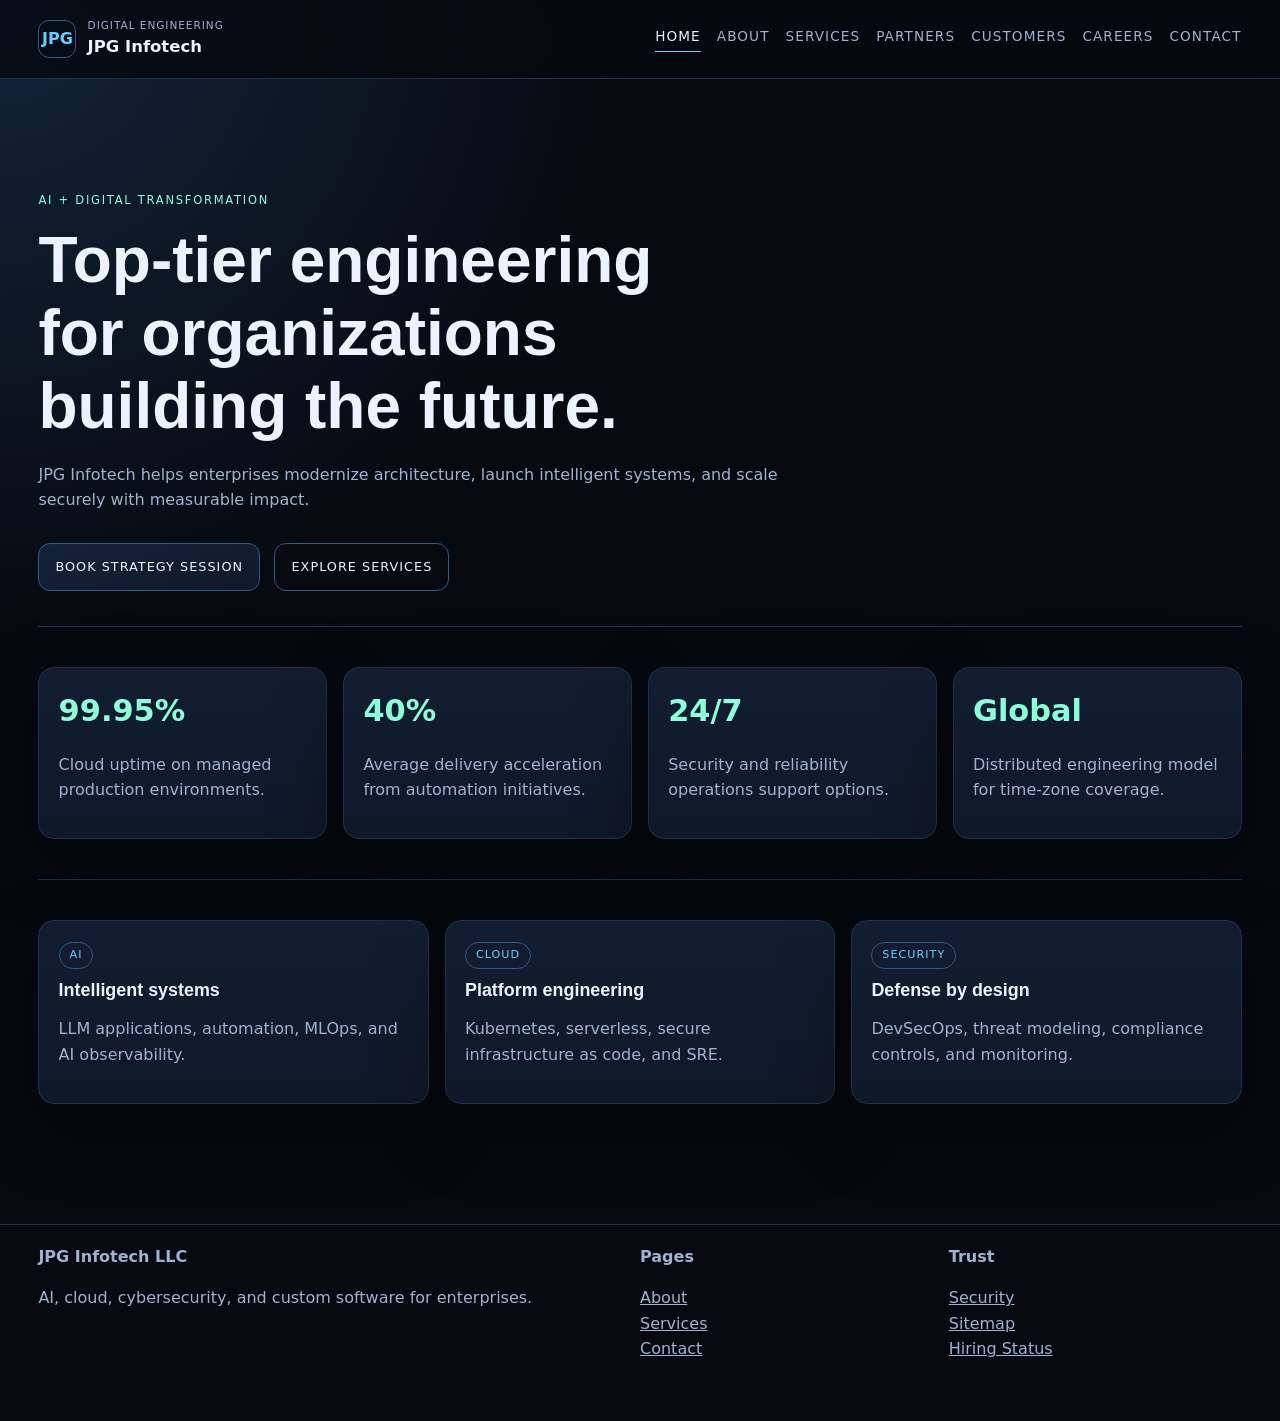
==== commit e22bbe06: "Recreate repository contents with full JPG website files" ====
--- a/index.html
+++ b/index.html
@@ -1,95 +1,51 @@
-<!DOCTYPE html>
+<!doctype html>
 <html lang="en">
-  <head>
-    <meta charset="UTF-8" />
-    <meta name="viewport" content="width=device-width, initial-scale=1.0" />
-    <title>Atelier Air | Precision Climate Atelier</title>
-    <meta
-      name="description"
-      content="Atelier Air crafts premium HVAC environments for modern residences, hospitality spaces, and design-forward commercial projects."
-    />
-    <link rel="preconnect" href="https://fonts.googleapis.com" />
-    <link rel="preconnect" href="https://fonts.gstatic.com" crossorigin />
-    <link
-      href="https://fonts.googleapis.com/css2?family=Inter:wght@300;400;500;600&family=Playfair+Display:wght@500;600;700&display=swap"
-      rel="stylesheet"
-    />
-    <link rel="stylesheet" href="style.css" />
-  </head>
-  <body>
-    <div class="grain" aria-hidden="true"></div>
-    <header class="site-header">
-      <a class="brand" href="index.html">
-        <span class="brand-mark">A</span>
-        <span class="brand-text">Atelier Air</span>
-      </a>
-      <button class="nav-toggle" aria-expanded="false" aria-label="Open navigation">Menu</button>
-      <nav class="site-nav" aria-label="Primary">
-        <a class="is-active" href="index.html">Home</a>
-        <a href="services.html">Services</a>
-        <a href="projects.html">Projects</a>
-        <a href="technology.html">Technology</a>
-        <a href="contact.html">Contact</a>
-      </nav>
-    </header>
-
-    <main>
-      <section class="hero section-frame">
-        <p class="eyebrow">Crafted Indoor Atmospheres</p>
-        <h1>Climate architecture for spaces that demand quiet excellence.</h1>
-        <p class="lead">
-          We design and calibrate complete HVAC ecosystems with the precision of an atelier—where every degree,
-          airflow profile, and acoustic detail is intentional.
-        </p>
-        <div class="hero-actions">
-          <a class="button" href="contact.html">Book a Private Consultation</a>
-          <a class="text-link" href="projects.html">View Signature Installations</a>
-        </div>
-      </section>
-
-      <section class="split section-frame">
-        <div>
-          <p class="eyebrow">Design Language</p>
-          <h2>No commodity installs. No visual noise.</h2>
-        </div>
-        <p>
-          Atelier Air collaborates with architects and interior studios to conceal mechanical complexity while enhancing
-          comfort. Linear diffusers align with millwork, controls disappear into premium materials, and climate behavior
-          responds naturally to occupancy.
-        </p>
-      </section>
-
-      <section class="metrics section-frame">
-        <article>
-          <span>19 dB</span>
-          <p>Ultra-low acoustic performance in occupied suites.</p>
-        </article>
-        <article>
-          <span>±0.4°C</span>
-          <p>Thermal stability across multizone environments.</p>
-        </article>
-        <article>
-          <span>24/7</span>
-          <p>Remote diagnostics with white-glove response protocols.</p>
-        </article>
-      </section>
-
-      <section class="cta section-frame">
-        <p class="eyebrow">Invitation</p>
-        <h2>Bring us in before the walls close.</h2>
-        <p>
-          The most beautiful HVAC systems are engineered early. We align mechanical strategy with spatial intent from
-          concept through commissioning.
-        </p>
-        <a class="button" href="contact.html">Start the Brief</a>
-      </section>
-    </main>
-
-    <footer class="site-footer">
-      <p>Atelier Air · Mechanical Design Studio</p>
-      <p>New York · Miami · London</p>
-    </footer>
-
-    <script src="script.js"></script>
-  </body>
+<head>
+  <meta charset="UTF-8" />
+  <meta name="viewport" content="width=device-width,initial-scale=1" />
+  <title>JPG Infotech | AI, Cloud & Digital Engineering</title>
+  <meta name="description" content="JPG Infotech delivers enterprise AI, cloud modernization, cybersecurity, and custom software engineering." />
+  <meta http-equiv="Content-Security-Policy" content="default-src 'self'; style-src 'self' https://fonts.googleapis.com; font-src 'self' https://fonts.gstatic.com; img-src 'self' data:; script-src 'self'; connect-src 'self'; object-src 'none'; base-uri 'self'; form-action 'self'; frame-ancestors 'none'; upgrade-insecure-requests" />
+  <meta http-equiv="Referrer-Policy" content="strict-origin-when-cross-origin" />
+  <meta http-equiv="X-Content-Type-Options" content="nosniff" />
+  <meta name="color-scheme" content="dark" />
+  <link rel="manifest" href="manifest.json" />
+  <link rel="canonical" href="https://www.jpginfotech.com/" />
+  <link rel="preconnect" href="https://fonts.googleapis.com" />
+  <link rel="preconnect" href="https://fonts.gstatic.com" crossorigin />
+  <link href="https://fonts.googleapis.com/css2?family=Inter:wght@400;500;600;700&family=Plus+Jakarta+Sans:wght@600;700;800&display=swap" rel="stylesheet" />
+  <link rel="stylesheet" href="style.css" />
+</head>
+<body>
+<header class="site-header">
+  <div class="shell header-inner">
+    <a class="brand" href="index.html"><span class="brand-badge">JPG</span><span class="brand-text"><small>Digital Engineering</small><strong>JPG Infotech</strong></span></a>
+    <button class="nav-toggle" aria-expanded="false" aria-label="Toggle navigation">Menu</button>
+    <nav class="site-nav" aria-label="Primary">
+      <a class="is-active" href="index.html">Home</a><a href="about.html">About</a><a href="services.html">Services</a><a href="partners.html">Partners</a><a href="customers.html">Customers</a><a href="careers.html">Careers</a><a href="contact.html">Contact</a>
+    </nav>
+  </div>
+</header>
+<main class="shell">
+  <section class="hero">
+    <p class="eyebrow">AI + Digital Transformation</p>
+    <h1>Top-tier engineering for organizations building the future.</h1>
+    <p class="lead">JPG Infotech helps enterprises modernize architecture, launch intelligent systems, and scale securely with measurable impact.</p>
+    <div class="hero-actions"><a class="button" href="contact.html">Book Strategy Session</a><a class="button ghost" href="services.html">Explore Services</a></div>
+  </section>
+  <section class="section grid-4">
+    <article class="panel"><div class="stat">99.95%</div><p class="muted">Cloud uptime on managed production environments.</p></article>
+    <article class="panel"><div class="stat">40%</div><p class="muted">Average delivery acceleration from automation initiatives.</p></article>
+    <article class="panel"><div class="stat">24/7</div><p class="muted">Security and reliability operations support options.</p></article>
+    <article class="panel"><div class="stat">Global</div><p class="muted">Distributed engineering model for time-zone coverage.</p></article>
+  </section>
+  <section class="section grid-3">
+    <article class="panel"><span class="kicker">AI</span><h3>Intelligent systems</h3><p class="muted">LLM applications, automation, MLOps, and AI observability.</p></article>
+    <article class="panel"><span class="kicker">Cloud</span><h3>Platform engineering</h3><p class="muted">Kubernetes, serverless, secure infrastructure as code, and SRE.</p></article>
+    <article class="panel"><span class="kicker">Security</span><h3>Defense by design</h3><p class="muted">DevSecOps, threat modeling, compliance controls, and monitoring.</p></article>
+  </section>
+</main>
+<footer class="site-footer"><div class="shell footer-grid"><div><strong>JPG Infotech LLC</strong><p>AI, cloud, cybersecurity, and custom software for enterprises.</p></div><div><strong>Pages</strong><p><a href="about.html">About</a><br><a href="services.html">Services</a><br><a href="contact.html">Contact</a></p></div><div><strong>Trust</strong><p><a href="security.html">Security</a><br><a href="sitemap.xml">Sitemap</a><br><a href="careers-status.html">Hiring Status</a></p></div></div></footer>
+<script src="script.js" defer></script>
+</body>
 </html>
--- a/style.css
+++ b/style.css
@@ -1,285 +1,339 @@
 :root {
-  --bg: #0e0e0f;
-  --panel: #151517;
-  --text: #e8e4dc;
-  --muted: #bcb6ab;
-  --line: #2a2a2f;
-  --accent: #d4b57d;
-  --max: 1180px;
+  --bg: #06090f;
+  --bg-soft: #0b1220;
+  --surface: #0f1829;
+  --line: #22314a;
+  --line-strong: #335987;
+  --text: #ecf3ff;
+  --muted: #9fb2d1;
+  --brand: #67cfff;
+  --brand-2: #8bffd9;
+  --max: 1240px;
+  --radius: 16px;
+  --shadow: 0 24px 70px rgba(0, 0, 0, 0.4);
 }
 
 * {
   box-sizing: border-box;
 }
 
+html {
+  scroll-behavior: smooth;
+}
+
 body {
   margin: 0;
+  background: radial-gradient(circle at top left, #13243a 0%, var(--bg) 34%) no-repeat var(--bg);
+  color: var(--text);
   font-family: Inter, system-ui, sans-serif;
-  background: var(--bg);
-  color: var(--text);
-  line-height: 1.65;
-  min-height: 100vh;
-}
-
-.grain {
-  position: fixed;
-  inset: 0;
-  pointer-events: none;
-  opacity: 0.08;
-  background-image: radial-gradient(circle at 1px 1px, #fff 1px, transparent 0);
-  background-size: 3px 3px;
-}
-
-.site-header,
-main,
-.site-footer {
-  width: min(92vw, var(--max));
-  margin-inline: auto;
+  line-height: 1.6;
+}
+
+a {
+  color: inherit;
+}
+
+.shell {
+  width: min(94vw, var(--max));
+  margin: 0 auto;
 }
 
 .site-header {
+  position: sticky;
+  top: 0;
+  z-index: 100;
+  backdrop-filter: blur(10px);
+  background: color-mix(in oklab, var(--bg) 82%, transparent);
+  border-bottom: 1px solid var(--line);
+}
+
+.header-inner {
+  min-height: 78px;
   display: flex;
   align-items: center;
   justify-content: space-between;
-  padding: 1.4rem 0;
-  border-bottom: 1px solid var(--line);
+  gap: 1rem;
 }
 
 .brand {
   display: inline-flex;
+  text-decoration: none;
   align-items: center;
   gap: 0.7rem;
-  text-decoration: none;
-  color: var(--text);
-}
-
-.brand-mark {
-  width: 2rem;
-  height: 2rem;
-  border: 1px solid var(--accent);
-  border-radius: 999px;
+}
+
+.brand-badge {
+  width: 38px;
+  height: 38px;
+  border-radius: 11px;
+  border: 1px solid var(--line-strong);
   display: grid;
   place-items: center;
-  font-family: "Playfair Display", serif;
-}
-
-.brand-text {
-  letter-spacing: 0.08em;
-  text-transform: uppercase;
-  font-size: 0.82rem;
+  font-weight: 700;
+  color: var(--brand);
+}
+
+.brand-text small {
+  display: block;
+  color: var(--muted);
+  text-transform: uppercase;
+  letter-spacing: 0.09em;
+  font-size: 0.66rem;
+}
+
+.brand-text strong {
+  font-size: 1.03rem;
 }
 
 .nav-toggle {
   display: none;
-  background: none;
-  color: var(--text);
-  border: 1px solid var(--line);
-  padding: 0.4rem 0.7rem;
+  border: 1px solid var(--line-strong);
+  color: var(--text);
+  background: transparent;
+  border-radius: 10px;
+  padding: 0.5rem 0.75rem;
 }
 
 .site-nav {
   display: flex;
-  gap: 1.4rem;
+  gap: 1rem;
 }
 
 .site-nav a {
-  color: var(--muted);
   text-decoration: none;
-  font-size: 0.92rem;
-  text-transform: uppercase;
-  letter-spacing: 0.07em;
-  padding-bottom: 0.3rem;
+  color: var(--muted);
+  text-transform: uppercase;
+  font-size: 0.85rem;
+  letter-spacing: 0.08em;
   border-bottom: 1px solid transparent;
+  padding-bottom: 0.2rem;
 }
 
 .site-nav a:hover,
 .site-nav a.is-active {
   color: var(--text);
-  border-color: var(--accent);
+  border-color: var(--brand);
 }
 
 main {
-  padding: 2.2rem 0 4rem;
-}
-
-.section-frame {
+  padding: 3rem 0 5rem;
+}
+
+.hero {
+  padding: 4rem 0 2.2rem;
+}
+
+.eyebrow {
+  margin: 0 0 0.9rem;
+  text-transform: uppercase;
+  letter-spacing: 0.15em;
+  font-size: 0.72rem;
+  color: var(--brand-2);
+}
+
+h1,
+h2,
+h3 {
+  margin: 0;
+  font-family: "Plus Jakarta Sans", Inter, sans-serif;
+  line-height: 1.14;
+}
+
+h1 {
+  font-size: clamp(2rem, 5vw, 4rem);
+  max-width: 18ch;
+}
+
+h2 {
+  font-size: clamp(1.35rem, 3vw, 2.2rem);
+  margin-bottom: 0.75rem;
+}
+
+h3 {
+  font-size: 1.12rem;
+  margin-bottom: 0.45rem;
+}
+
+.lead {
+  margin-top: 1.2rem;
+  max-width: 75ch;
+  color: var(--muted);
+}
+
+.hero-actions {
+  margin-top: 1.9rem;
+  display: flex;
+  flex-wrap: wrap;
+  gap: 0.9rem;
+}
+
+.button {
+  text-decoration: none;
+  display: inline-block;
+  border: 1px solid var(--line-strong);
+  background: linear-gradient(165deg, #14233a 0%, #0f1829 100%);
+  color: var(--text);
+  border-radius: 12px;
+  text-transform: uppercase;
+  letter-spacing: 0.08em;
+  font-size: 0.8rem;
+  padding: 0.78rem 1rem;
+}
+
+.button.ghost {
+  background: transparent;
+}
+
+.button:hover {
+  border-color: var(--brand);
+}
+
+.section {
   border-top: 1px solid var(--line);
-  padding: 3rem 0;
-}
-
-.hero h1,
-h1,
-h2 {
-  font-family: "Playfair Display", serif;
-  font-weight: 600;
-  letter-spacing: -0.01em;
-  line-height: 1.12;
-}
-
-h1 {
-  font-size: clamp(2.1rem, 7vw, 4.4rem);
-  margin: 0.4rem 0 1.2rem;
-  max-width: 18ch;
-}
-
-h2 {
-  font-size: clamp(1.45rem, 3vw, 2.25rem);
-  margin: 0.3rem 0 0.8rem;
-}
-
-.lead {
-  max-width: 70ch;
-  color: var(--muted);
-}
-
-.eyebrow {
-  margin: 0;
-  text-transform: uppercase;
-  letter-spacing: 0.16em;
-  font-size: 0.72rem;
-  color: var(--accent);
-}
-
-.hero-actions {
-  margin-top: 2rem;
-  display: flex;
-  align-items: center;
-  gap: 1.2rem;
-  flex-wrap: wrap;
-}
-
-.button {
-  border: 1px solid var(--accent);
-  color: var(--text);
-  text-decoration: none;
-  padding: 0.75rem 1.2rem;
-  text-transform: uppercase;
-  letter-spacing: 0.09em;
-  font-size: 0.8rem;
-  background: transparent;
-}
-
-.button:hover {
-  background: var(--accent);
-  color: #111;
-}
-
-.text-link {
-  color: var(--muted);
-  text-decoration: none;
-  border-bottom: 1px solid var(--line);
-}
-
-.split {
-  display: grid;
-  grid-template-columns: 1fr 1fr;
-  gap: 2rem;
-  align-items: start;
-}
-
-.metrics {
-  display: grid;
-  grid-template-columns: repeat(3, minmax(0, 1fr));
-  gap: 1.5rem;
-}
-
-.metrics article,
-.project-list article,
-.timeline article {
-  padding-top: 1rem;
-  border-top: 1px solid var(--line);
-}
-
-.metrics span {
-  display: block;
-  font-size: 2rem;
-  font-family: "Playfair Display", serif;
-  color: var(--accent);
-}
-
-.page-intro {
-  padding-top: 2.2rem;
-}
-
-.timeline,
-.project-list {
-  display: grid;
-  gap: 1.6rem;
-}
-
-.contact-layout {
-  display: grid;
-  grid-template-columns: 1.35fr 1fr;
-  gap: 2rem;
-}
-
-.contact-form {
+  padding: 2.5rem 0;
+}
+
+.panel {
+  border: 1px solid var(--line);
+  border-radius: var(--radius);
+  background: linear-gradient(180deg, #121d31 0%, var(--surface) 100%);
+  box-shadow: var(--shadow);
+  padding: 1.2rem;
+}
+
+.grid-2,
+.grid-3,
+.grid-4 {
   display: grid;
   gap: 1rem;
 }
 
-label {
-  display: grid;
-  gap: 0.45rem;
-  color: var(--muted);
+.grid-2 {
+  grid-template-columns: repeat(2, minmax(0, 1fr));
+}
+
+.grid-3 {
+  grid-template-columns: repeat(3, minmax(0, 1fr));
+}
+
+.grid-4 {
+  grid-template-columns: repeat(4, minmax(0, 1fr));
+}
+
+.kicker {
+  display: inline-block;
+  border: 1px solid var(--line-strong);
+  color: var(--brand);
+  border-radius: 999px;
+  font-size: 0.7rem;
+  text-transform: uppercase;
+  letter-spacing: 0.09em;
+  padding: 0.2rem 0.62rem;
+  margin-bottom: 0.7rem;
+}
+
+.stat {
+  font-size: 1.9rem;
+  font-weight: 700;
+  color: var(--brand-2);
+}
+
+.muted {
+  color: var(--muted);
+}
+
+.timeline {
+  counter-reset: steps;
+}
+
+.timeline article {
+  position: relative;
+  padding-left: 2.7rem;
+}
+
+.timeline article::before {
+  counter-increment: steps;
+  content: counter(steps, decimal-leading-zero);
+  position: absolute;
+  left: 0;
+  top: 0.1rem;
+  color: var(--brand);
+  font-weight: 700;
 }
 
 input,
 textarea,
 select {
-  background: var(--panel);
-  border: 1px solid var(--line);
-  color: var(--text);
+  width: 100%;
+  background: #0a101a;
+  border: 1px solid var(--line-strong);
+  color: var(--text);
+  border-radius: 12px;
+  padding: 0.74rem 0.78rem;
   font: inherit;
-  padding: 0.75rem 0.8rem;
 }
 
 input:focus,
 textarea:focus,
 select:focus {
-  outline: none;
-  border-color: var(--accent);
+  outline: 2px solid color-mix(in srgb, var(--brand) 44%, transparent);
+  outline-offset: 1px;
+}
+
+label {
+  display: grid;
+  gap: 0.36rem;
+  color: var(--muted);
+}
+
+.notice {
+  border-left: 3px solid var(--brand);
+  background: #0a1320;
+  padding: 0.95rem 1rem;
+  color: var(--muted);
 }
 
 .site-footer {
   border-top: 1px solid var(--line);
-  padding: 1.2rem 0 2.2rem;
-  display: flex;
-  justify-content: space-between;
-  color: var(--muted);
-  font-size: 0.9rem;
-}
-
-@media (max-width: 900px) {
+  color: var(--muted);
+  padding: 1.2rem 0 2.7rem;
+}
+
+.footer-grid {
+  display: grid;
+  grid-template-columns: 2fr 1fr 1fr;
+  gap: 1rem;
+}
+
+@media (max-width: 980px) {
   .nav-toggle {
     display: block;
   }
 
   .site-nav {
     position: absolute;
-    right: 4vw;
-    top: 4.4rem;
-    background: #121214;
+    inset: 74px 3vw auto 3vw;
+    padding: 1rem;
     border: 1px solid var(--line);
-    padding: 1rem;
-    flex-direction: column;
-    transform: scale(0.97);
+    border-radius: 12px;
+    background: #0b111a;
+    display: grid;
     opacity: 0;
     pointer-events: none;
-    transition: opacity 180ms ease;
+    transform: translateY(-8px);
+    transition: 180ms ease;
   }
 
   .site-nav.open {
     opacity: 1;
     pointer-events: auto;
+    transform: translateY(0);
   }
 
-  .split,
-  .metrics,
-  .contact-layout,
-  .site-footer {
+  .grid-2,
+  .grid-3,
+  .grid-4,
+  .footer-grid {
     grid-template-columns: 1fr;
-    display: grid;
-    gap: 1rem;
   }
 }
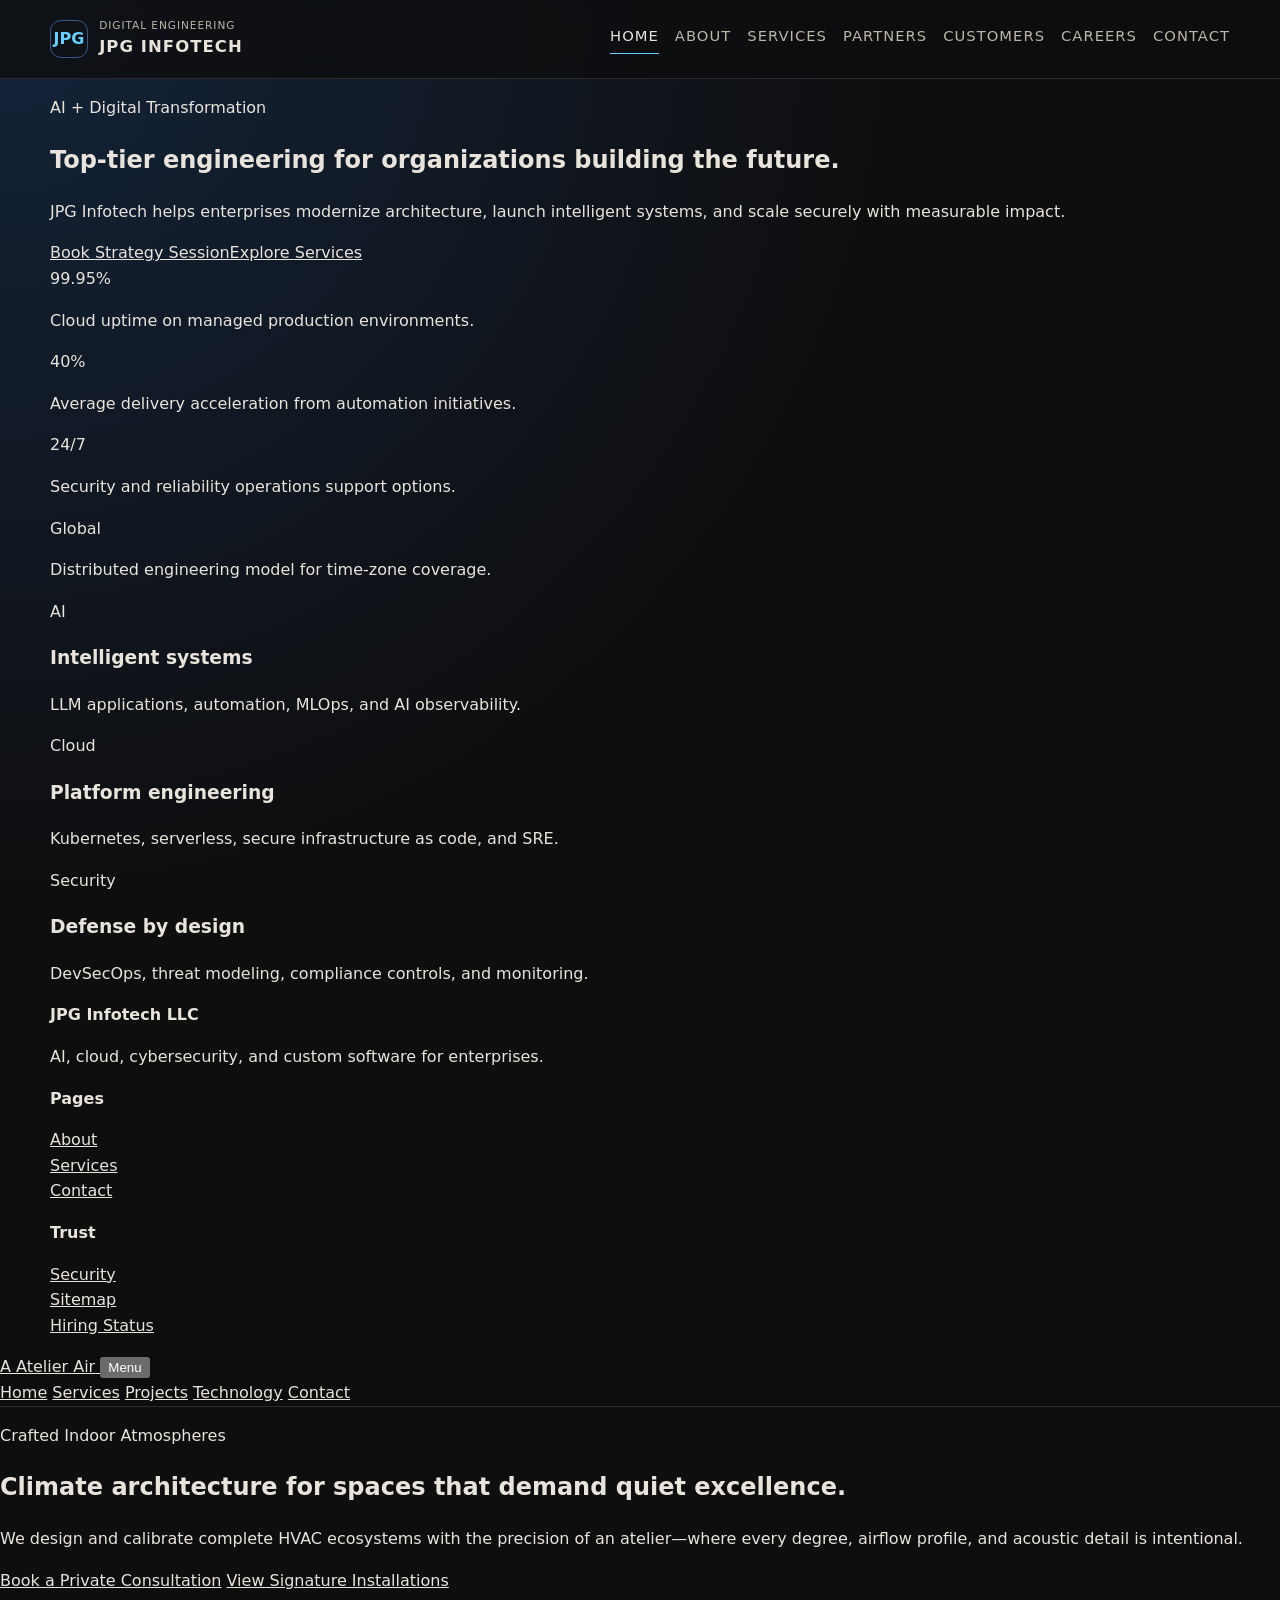
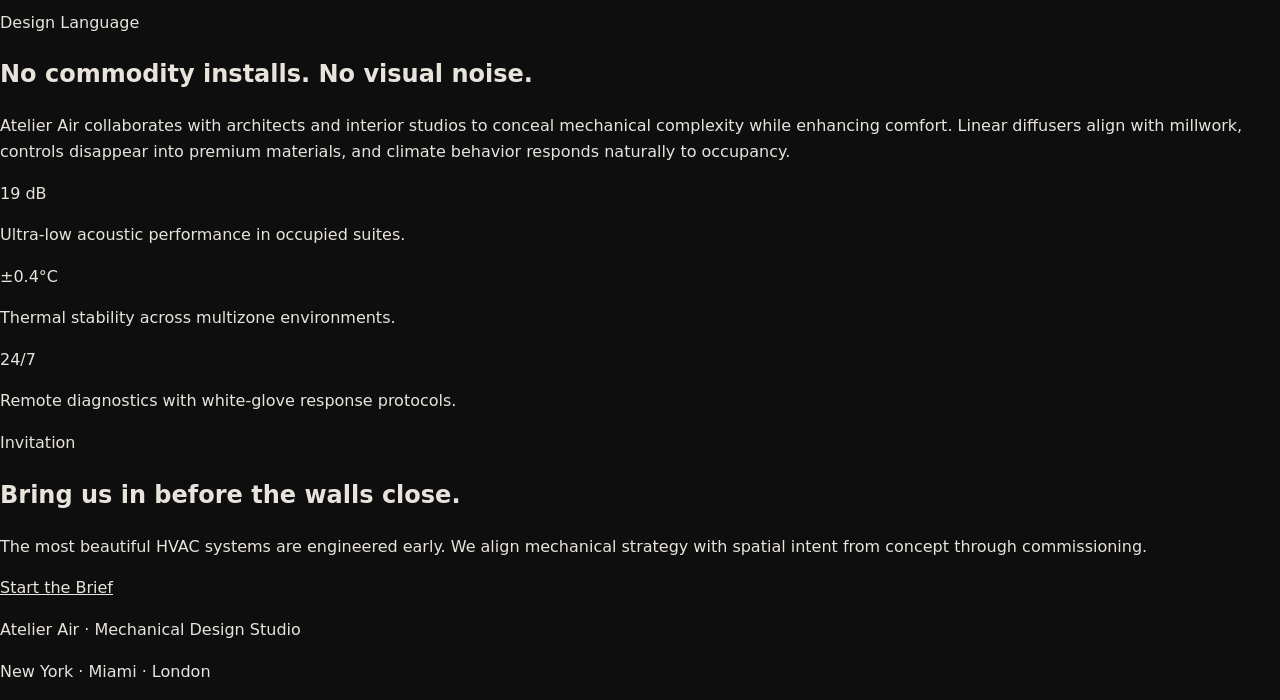
==== commit 33e59dec: "Merge branch 'main' into codex/create-premium-hvac-company-website-ln5f5q" ====
--- a/index.html
+++ b/index.html
@@ -48,4 +48,98 @@
 <footer class="site-footer"><div class="shell footer-grid"><div><strong>JPG Infotech LLC</strong><p>AI, cloud, cybersecurity, and custom software for enterprises.</p></div><div><strong>Pages</strong><p><a href="about.html">About</a><br><a href="services.html">Services</a><br><a href="contact.html">Contact</a></p></div><div><strong>Trust</strong><p><a href="security.html">Security</a><br><a href="sitemap.xml">Sitemap</a><br><a href="careers-status.html">Hiring Status</a></p></div></div></footer>
 <script src="script.js" defer></script>
 </body>
+<!DOCTYPE html>
+<html lang="en">
+  <head>
+    <meta charset="UTF-8" />
+    <meta name="viewport" content="width=device-width, initial-scale=1.0" />
+    <title>Atelier Air | Precision Climate Atelier</title>
+    <meta
+      name="description"
+      content="Atelier Air crafts premium HVAC environments for modern residences, hospitality spaces, and design-forward commercial projects."
+    />
+    <link rel="preconnect" href="https://fonts.googleapis.com" />
+    <link rel="preconnect" href="https://fonts.gstatic.com" crossorigin />
+    <link
+      href="https://fonts.googleapis.com/css2?family=Inter:wght@300;400;500;600&family=Playfair+Display:wght@500;600;700&display=swap"
+      rel="stylesheet"
+    />
+    <link rel="stylesheet" href="style.css" />
+  </head>
+  <body>
+    <div class="grain" aria-hidden="true"></div>
+    <header class="site-header">
+      <a class="brand" href="index.html">
+        <span class="brand-mark">A</span>
+        <span class="brand-text">Atelier Air</span>
+      </a>
+      <button class="nav-toggle" aria-expanded="false" aria-label="Open navigation">Menu</button>
+      <nav class="site-nav" aria-label="Primary">
+        <a class="is-active" href="index.html">Home</a>
+        <a href="services.html">Services</a>
+        <a href="projects.html">Projects</a>
+        <a href="technology.html">Technology</a>
+        <a href="contact.html">Contact</a>
+      </nav>
+    </header>
+
+    <main>
+      <section class="hero section-frame">
+        <p class="eyebrow">Crafted Indoor Atmospheres</p>
+        <h1>Climate architecture for spaces that demand quiet excellence.</h1>
+        <p class="lead">
+          We design and calibrate complete HVAC ecosystems with the precision of an atelier—where every degree,
+          airflow profile, and acoustic detail is intentional.
+        </p>
+        <div class="hero-actions">
+          <a class="button" href="contact.html">Book a Private Consultation</a>
+          <a class="text-link" href="projects.html">View Signature Installations</a>
+        </div>
+      </section>
+
+      <section class="split section-frame">
+        <div>
+          <p class="eyebrow">Design Language</p>
+          <h2>No commodity installs. No visual noise.</h2>
+        </div>
+        <p>
+          Atelier Air collaborates with architects and interior studios to conceal mechanical complexity while enhancing
+          comfort. Linear diffusers align with millwork, controls disappear into premium materials, and climate behavior
+          responds naturally to occupancy.
+        </p>
+      </section>
+
+      <section class="metrics section-frame">
+        <article>
+          <span>19 dB</span>
+          <p>Ultra-low acoustic performance in occupied suites.</p>
+        </article>
+        <article>
+          <span>±0.4°C</span>
+          <p>Thermal stability across multizone environments.</p>
+        </article>
+        <article>
+          <span>24/7</span>
+          <p>Remote diagnostics with white-glove response protocols.</p>
+        </article>
+      </section>
+
+      <section class="cta section-frame">
+        <p class="eyebrow">Invitation</p>
+        <h2>Bring us in before the walls close.</h2>
+        <p>
+          The most beautiful HVAC systems are engineered early. We align mechanical strategy with spatial intent from
+          concept through commissioning.
+        </p>
+        <a class="button" href="contact.html">Start the Brief</a>
+      </section>
+    </main>
+
+    <footer class="site-footer">
+      <p>Atelier Air · Mechanical Design Studio</p>
+      <p>New York · Miami · London</p>
+    </footer>
+
+    <script src="script.js"></script>
+  </body>
 </html>
--- a/style.css
+++ b/style.css
@@ -11,6 +11,13 @@
   --max: 1240px;
   --radius: 16px;
   --shadow: 0 24px 70px rgba(0, 0, 0, 0.4);
+  --bg: #0e0e0f;
+  --panel: #151517;
+  --text: #e8e4dc;
+  --muted: #bcb6ab;
+  --line: #2a2a2f;
+  --accent: #d4b57d;
+  --max: 1180px;
 }
 
 * {
@@ -53,6 +60,37 @@
   align-items: center;
   justify-content: space-between;
   gap: 1rem;
+body {
+  margin: 0;
+  font-family: Inter, system-ui, sans-serif;
+  background: var(--bg);
+  color: var(--text);
+  line-height: 1.65;
+  min-height: 100vh;
+}
+
+.grain {
+  position: fixed;
+  inset: 0;
+  pointer-events: none;
+  opacity: 0.08;
+  background-image: radial-gradient(circle at 1px 1px, #fff 1px, transparent 0);
+  background-size: 3px 3px;
+}
+
+.site-header,
+main,
+.site-footer {
+  width: min(92vw, var(--max));
+  margin-inline: auto;
+}
+
+.site-header {
+  display: flex;
+  align-items: center;
+  justify-content: space-between;
+  padding: 1.4rem 0;
+  border-bottom: 1px solid var(--line);
 }
 
 .brand {
@@ -83,6 +121,26 @@
 
 .brand-text strong {
   font-size: 1.03rem;
+  align-items: center;
+  gap: 0.7rem;
+  text-decoration: none;
+  color: var(--text);
+}
+
+.brand-mark {
+  width: 2rem;
+  height: 2rem;
+  border: 1px solid var(--accent);
+  border-radius: 999px;
+  display: grid;
+  place-items: center;
+  font-family: "Playfair Display", serif;
+}
+
+.brand-text {
+  letter-spacing: 0.08em;
+  text-transform: uppercase;
+  font-size: 0.82rem;
 }
 
 .nav-toggle {
@@ -92,6 +150,10 @@
   background: transparent;
   border-radius: 10px;
   padding: 0.5rem 0.75rem;
+  background: none;
+  color: var(--text);
+  border: 1px solid var(--line);
+  padding: 0.4rem 0.7rem;
 }
 
 .site-nav {
@@ -107,6 +169,17 @@
   letter-spacing: 0.08em;
   border-bottom: 1px solid transparent;
   padding-bottom: 0.2rem;
+  gap: 1.4rem;
+}
+
+.site-nav a {
+  color: var(--muted);
+  text-decoration: none;
+  font-size: 0.92rem;
+  text-transform: uppercase;
+  letter-spacing: 0.07em;
+  padding-bottom: 0.3rem;
+  border-bottom: 1px solid transparent;
 }
 
 .site-nav a:hover,
@@ -141,6 +214,30 @@
 
 h1 {
   font-size: clamp(2rem, 5vw, 4rem);
+  border-color: var(--accent);
+}
+
+main {
+  padding: 2.2rem 0 4rem;
+}
+
+.section-frame {
+  border-top: 1px solid var(--line);
+  padding: 3rem 0;
+}
+
+.hero h1,
+h1,
+h2 {
+  font-family: "Playfair Display", serif;
+  font-weight: 600;
+  letter-spacing: -0.01em;
+  line-height: 1.12;
+}
+
+h1 {
+  font-size: clamp(2.1rem, 7vw, 4.4rem);
+  margin: 0.4rem 0 1.2rem;
   max-width: 18ch;
 }
 
@@ -181,6 +278,39 @@
 }
 
 .button.ghost {
+  font-size: clamp(1.45rem, 3vw, 2.25rem);
+  margin: 0.3rem 0 0.8rem;
+}
+
+.lead {
+  max-width: 70ch;
+  color: var(--muted);
+}
+
+.eyebrow {
+  margin: 0;
+  text-transform: uppercase;
+  letter-spacing: 0.16em;
+  font-size: 0.72rem;
+  color: var(--accent);
+}
+
+.hero-actions {
+  margin-top: 2rem;
+  display: flex;
+  align-items: center;
+  gap: 1.2rem;
+  flex-wrap: wrap;
+}
+
+.button {
+  border: 1px solid var(--accent);
+  color: var(--text);
+  text-decoration: none;
+  padding: 0.75rem 1.2rem;
+  text-transform: uppercase;
+  letter-spacing: 0.09em;
+  font-size: 0.8rem;
   background: transparent;
 }
 
@@ -259,6 +389,68 @@
   top: 0.1rem;
   color: var(--brand);
   font-weight: 700;
+  background: var(--accent);
+  color: #111;
+}
+
+.text-link {
+  color: var(--muted);
+  text-decoration: none;
+  border-bottom: 1px solid var(--line);
+}
+
+.split {
+  display: grid;
+  grid-template-columns: 1fr 1fr;
+  gap: 2rem;
+  align-items: start;
+}
+
+.metrics {
+  display: grid;
+  grid-template-columns: repeat(3, minmax(0, 1fr));
+  gap: 1.5rem;
+}
+
+.metrics article,
+.project-list article,
+.timeline article {
+  padding-top: 1rem;
+  border-top: 1px solid var(--line);
+}
+
+.metrics span {
+  display: block;
+  font-size: 2rem;
+  font-family: "Playfair Display", serif;
+  color: var(--accent);
+}
+
+.page-intro {
+  padding-top: 2.2rem;
+}
+
+.timeline,
+.project-list {
+  display: grid;
+  gap: 1.6rem;
+}
+
+.contact-layout {
+  display: grid;
+  grid-template-columns: 1.35fr 1fr;
+  gap: 2rem;
+}
+
+.contact-form {
+  display: grid;
+  gap: 1rem;
+}
+
+label {
+  display: grid;
+  gap: 0.45rem;
+  color: var(--muted);
 }
 
 input,
@@ -271,6 +463,11 @@
   border-radius: 12px;
   padding: 0.74rem 0.78rem;
   font: inherit;
+  background: var(--panel);
+  border: 1px solid var(--line);
+  color: var(--text);
+  font: inherit;
+  padding: 0.75rem 0.8rem;
 }
 
 input:focus,
@@ -291,6 +488,8 @@
   background: #0a1320;
   padding: 0.95rem 1rem;
   color: var(--muted);
+  outline: none;
+  border-color: var(--accent);
 }
 
 .site-footer {
@@ -306,6 +505,14 @@
 }
 
 @media (max-width: 980px) {
+  padding: 1.2rem 0 2.2rem;
+  display: flex;
+  justify-content: space-between;
+  color: var(--muted);
+  font-size: 0.9rem;
+}
+
+@media (max-width: 900px) {
   .nav-toggle {
     display: block;
   }
@@ -322,6 +529,16 @@
     pointer-events: none;
     transform: translateY(-8px);
     transition: 180ms ease;
+    right: 4vw;
+    top: 4.4rem;
+    background: #121214;
+    border: 1px solid var(--line);
+    padding: 1rem;
+    flex-direction: column;
+    transform: scale(0.97);
+    opacity: 0;
+    pointer-events: none;
+    transition: opacity 180ms ease;
   }
 
   .site-nav.open {
@@ -336,4 +553,13 @@
   .footer-grid {
     grid-template-columns: 1fr;
   }
-}
+
+  .split,
+  .metrics,
+  .contact-layout,
+  .site-footer {
+    grid-template-columns: 1fr;
+    display: grid;
+    gap: 1rem;
+  }
+}
--- a/style.css
+++ b/style.css
@@ -11,6 +11,13 @@
   --max: 1240px;
   --radius: 16px;
   --shadow: 0 24px 70px rgba(0, 0, 0, 0.4);
+  --bg: #0e0e0f;
+  --panel: #151517;
+  --text: #e8e4dc;
+  --muted: #bcb6ab;
+  --line: #2a2a2f;
+  --accent: #d4b57d;
+  --max: 1180px;
 }
 
 * {
@@ -53,6 +60,37 @@
   align-items: center;
   justify-content: space-between;
   gap: 1rem;
+body {
+  margin: 0;
+  font-family: Inter, system-ui, sans-serif;
+  background: var(--bg);
+  color: var(--text);
+  line-height: 1.65;
+  min-height: 100vh;
+}
+
+.grain {
+  position: fixed;
+  inset: 0;
+  pointer-events: none;
+  opacity: 0.08;
+  background-image: radial-gradient(circle at 1px 1px, #fff 1px, transparent 0);
+  background-size: 3px 3px;
+}
+
+.site-header,
+main,
+.site-footer {
+  width: min(92vw, var(--max));
+  margin-inline: auto;
+}
+
+.site-header {
+  display: flex;
+  align-items: center;
+  justify-content: space-between;
+  padding: 1.4rem 0;
+  border-bottom: 1px solid var(--line);
 }
 
 .brand {
@@ -83,6 +121,26 @@
 
 .brand-text strong {
   font-size: 1.03rem;
+  align-items: center;
+  gap: 0.7rem;
+  text-decoration: none;
+  color: var(--text);
+}
+
+.brand-mark {
+  width: 2rem;
+  height: 2rem;
+  border: 1px solid var(--accent);
+  border-radius: 999px;
+  display: grid;
+  place-items: center;
+  font-family: "Playfair Display", serif;
+}
+
+.brand-text {
+  letter-spacing: 0.08em;
+  text-transform: uppercase;
+  font-size: 0.82rem;
 }
 
 .nav-toggle {
@@ -92,6 +150,10 @@
   background: transparent;
   border-radius: 10px;
   padding: 0.5rem 0.75rem;
+  background: none;
+  color: var(--text);
+  border: 1px solid var(--line);
+  padding: 0.4rem 0.7rem;
 }
 
 .site-nav {
@@ -107,6 +169,17 @@
   letter-spacing: 0.08em;
   border-bottom: 1px solid transparent;
   padding-bottom: 0.2rem;
+  gap: 1.4rem;
+}
+
+.site-nav a {
+  color: var(--muted);
+  text-decoration: none;
+  font-size: 0.92rem;
+  text-transform: uppercase;
+  letter-spacing: 0.07em;
+  padding-bottom: 0.3rem;
+  border-bottom: 1px solid transparent;
 }
 
 .site-nav a:hover,
@@ -141,6 +214,30 @@
 
 h1 {
   font-size: clamp(2rem, 5vw, 4rem);
+  border-color: var(--accent);
+}
+
+main {
+  padding: 2.2rem 0 4rem;
+}
+
+.section-frame {
+  border-top: 1px solid var(--line);
+  padding: 3rem 0;
+}
+
+.hero h1,
+h1,
+h2 {
+  font-family: "Playfair Display", serif;
+  font-weight: 600;
+  letter-spacing: -0.01em;
+  line-height: 1.12;
+}
+
+h1 {
+  font-size: clamp(2.1rem, 7vw, 4.4rem);
+  margin: 0.4rem 0 1.2rem;
   max-width: 18ch;
 }
 
@@ -181,6 +278,39 @@
 }
 
 .button.ghost {
+  font-size: clamp(1.45rem, 3vw, 2.25rem);
+  margin: 0.3rem 0 0.8rem;
+}
+
+.lead {
+  max-width: 70ch;
+  color: var(--muted);
+}
+
+.eyebrow {
+  margin: 0;
+  text-transform: uppercase;
+  letter-spacing: 0.16em;
+  font-size: 0.72rem;
+  color: var(--accent);
+}
+
+.hero-actions {
+  margin-top: 2rem;
+  display: flex;
+  align-items: center;
+  gap: 1.2rem;
+  flex-wrap: wrap;
+}
+
+.button {
+  border: 1px solid var(--accent);
+  color: var(--text);
+  text-decoration: none;
+  padding: 0.75rem 1.2rem;
+  text-transform: uppercase;
+  letter-spacing: 0.09em;
+  font-size: 0.8rem;
   background: transparent;
 }
 
@@ -259,6 +389,68 @@
   top: 0.1rem;
   color: var(--brand);
   font-weight: 700;
+  background: var(--accent);
+  color: #111;
+}
+
+.text-link {
+  color: var(--muted);
+  text-decoration: none;
+  border-bottom: 1px solid var(--line);
+}
+
+.split {
+  display: grid;
+  grid-template-columns: 1fr 1fr;
+  gap: 2rem;
+  align-items: start;
+}
+
+.metrics {
+  display: grid;
+  grid-template-columns: repeat(3, minmax(0, 1fr));
+  gap: 1.5rem;
+}
+
+.metrics article,
+.project-list article,
+.timeline article {
+  padding-top: 1rem;
+  border-top: 1px solid var(--line);
+}
+
+.metrics span {
+  display: block;
+  font-size: 2rem;
+  font-family: "Playfair Display", serif;
+  color: var(--accent);
+}
+
+.page-intro {
+  padding-top: 2.2rem;
+}
+
+.timeline,
+.project-list {
+  display: grid;
+  gap: 1.6rem;
+}
+
+.contact-layout {
+  display: grid;
+  grid-template-columns: 1.35fr 1fr;
+  gap: 2rem;
+}
+
+.contact-form {
+  display: grid;
+  gap: 1rem;
+}
+
+label {
+  display: grid;
+  gap: 0.45rem;
+  color: var(--muted);
 }
 
 input,
@@ -271,6 +463,11 @@
   border-radius: 12px;
   padding: 0.74rem 0.78rem;
   font: inherit;
+  background: var(--panel);
+  border: 1px solid var(--line);
+  color: var(--text);
+  font: inherit;
+  padding: 0.75rem 0.8rem;
 }
 
 input:focus,
@@ -291,6 +488,8 @@
   background: #0a1320;
   padding: 0.95rem 1rem;
   color: var(--muted);
+  outline: none;
+  border-color: var(--accent);
 }
 
 .site-footer {
@@ -306,6 +505,14 @@
 }
 
 @media (max-width: 980px) {
+  padding: 1.2rem 0 2.2rem;
+  display: flex;
+  justify-content: space-between;
+  color: var(--muted);
+  font-size: 0.9rem;
+}
+
+@media (max-width: 900px) {
   .nav-toggle {
     display: block;
   }
@@ -322,6 +529,16 @@
     pointer-events: none;
     transform: translateY(-8px);
     transition: 180ms ease;
+    right: 4vw;
+    top: 4.4rem;
+    background: #121214;
+    border: 1px solid var(--line);
+    padding: 1rem;
+    flex-direction: column;
+    transform: scale(0.97);
+    opacity: 0;
+    pointer-events: none;
+    transition: opacity 180ms ease;
   }
 
   .site-nav.open {
@@ -336,4 +553,13 @@
   .footer-grid {
     grid-template-columns: 1fr;
   }
-}
+
+  .split,
+  .metrics,
+  .contact-layout,
+  .site-footer {
+    grid-template-columns: 1fr;
+    display: grid;
+    gap: 1rem;
+  }
+}
